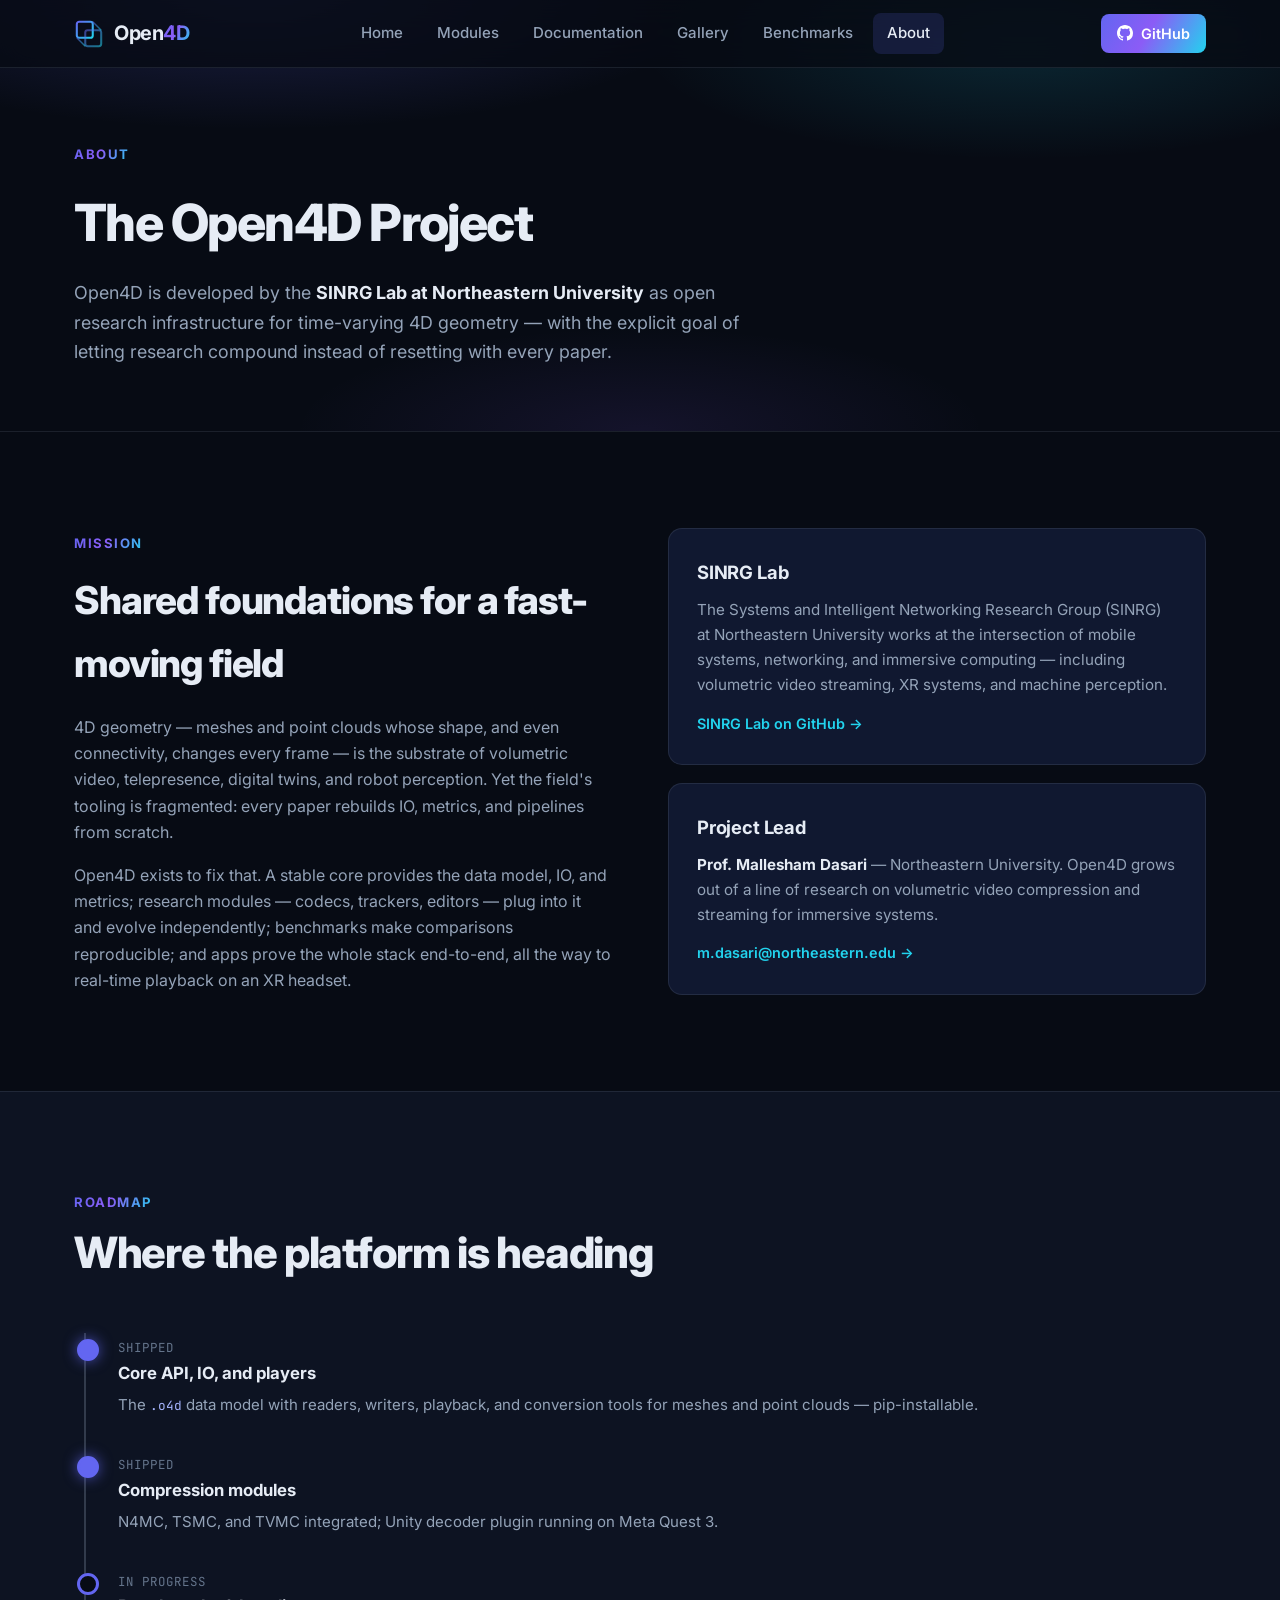
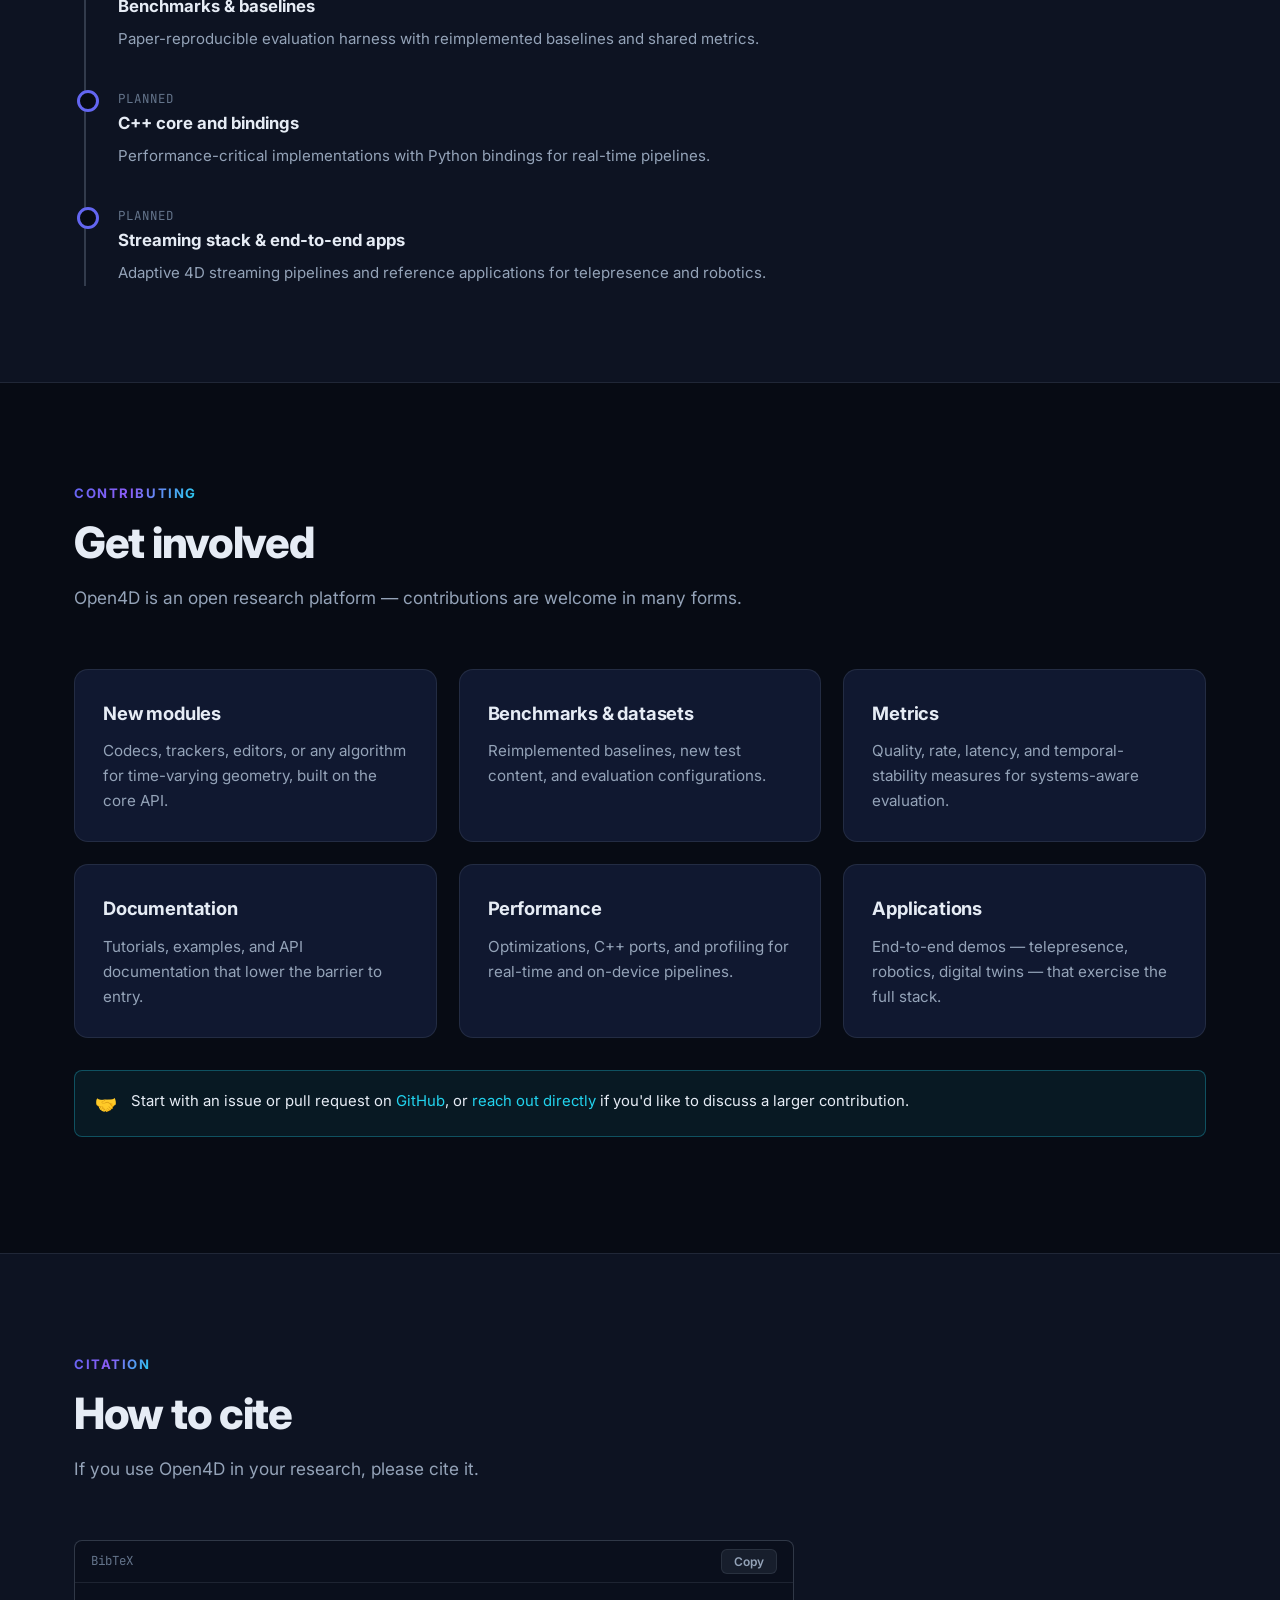
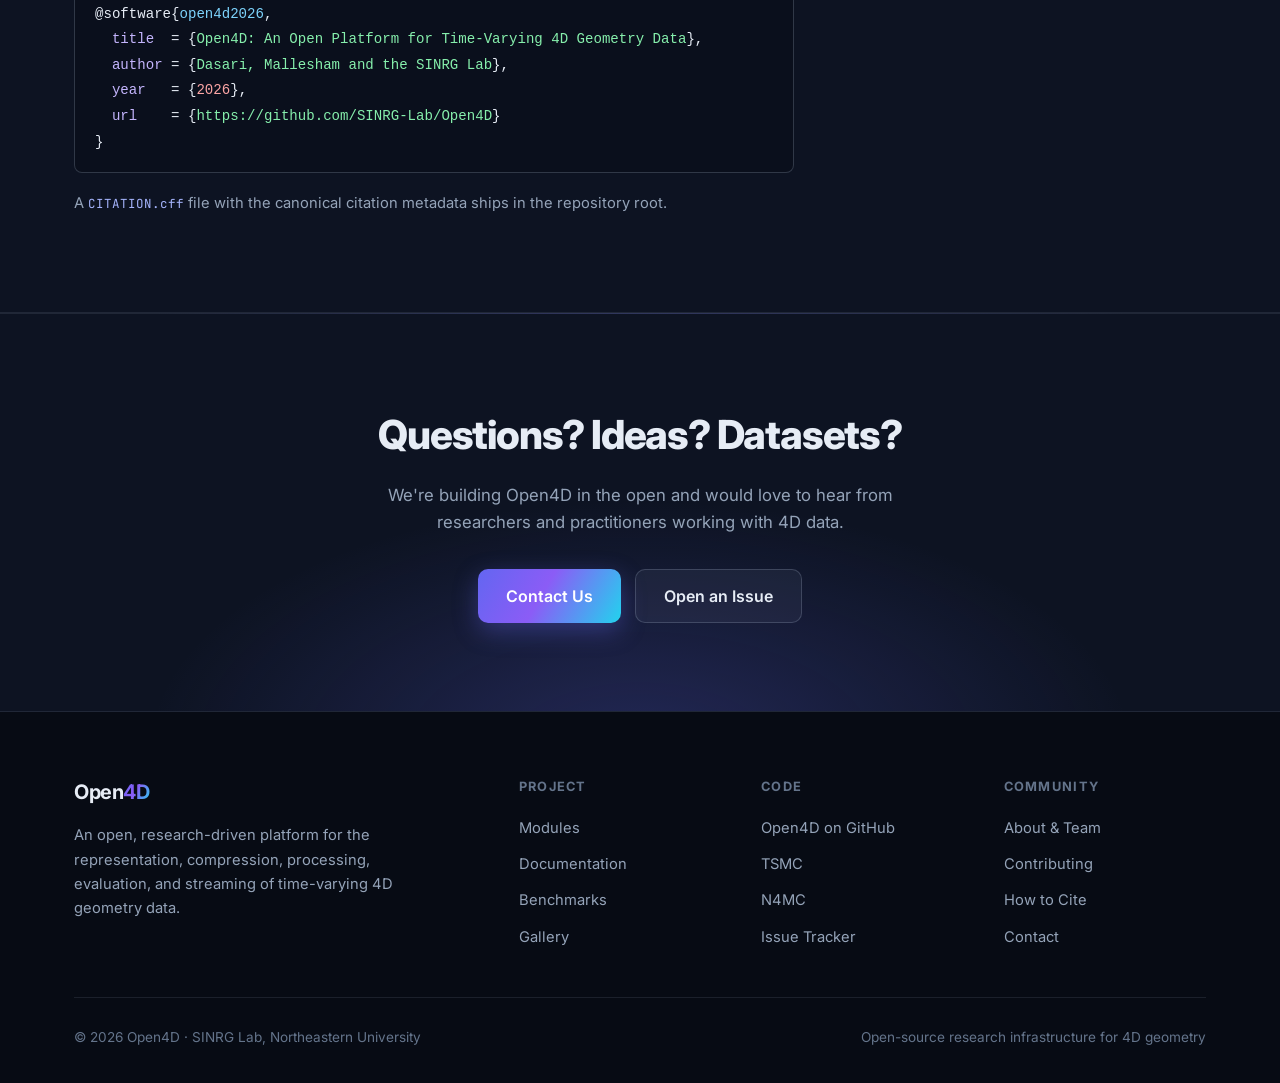
==== about.html @ dfc8eeb8 "adding initial pages" ====
<!DOCTYPE html>
<html lang="en">
<head>
  <meta charset="UTF-8" />
  <meta name="viewport" content="width=device-width, initial-scale=1.0" />
  <title>About — Open4D</title>
  <meta name="description" content="About the Open4D project: mission, team, roadmap, contributing, and how to cite." />
  <link rel="preconnect" href="https://fonts.googleapis.com" />
  <link rel="preconnect" href="https://fonts.gstatic.com" crossorigin />
  <link href="https://fonts.googleapis.com/css2?family=Inter:wght@400;500;600;700;800&family=JetBrains+Mono:wght@400;500&display=swap" rel="stylesheet" />
  <link rel="stylesheet" href="css/style.css" />
  <link rel="icon" type="image/svg+xml" href="assets/favicon.svg" />
</head>
<body>

  <header class="nav">
    <div class="nav-inner">
      <a href="index.html" class="nav-logo">
        <svg class="logo-mark" viewBox="0 0 32 32" xmlns="http://www.w3.org/2000/svg" aria-hidden="true">
          <defs>
            <linearGradient id="logo-grad" x1="0" y1="0" x2="1" y2="1">
              <stop offset="0" stop-color="#6366f1"/><stop offset="1" stop-color="#22d3ee"/>
            </linearGradient>
          </defs>
          <rect x="3" y="3" width="17" height="17" rx="2.5" fill="none" stroke="url(#logo-grad)" stroke-width="2.2"/>
          <rect x="12" y="12" width="17" height="17" rx="2.5" fill="none" stroke="url(#logo-grad)" stroke-width="2.2" opacity="0.55"/>
          <line x1="20" y1="3" x2="29" y2="12" stroke="url(#logo-grad)" stroke-width="1.6" opacity="0.55"/>
          <line x1="3" y1="20" x2="12" y2="29" stroke="url(#logo-grad)" stroke-width="1.6" opacity="0.55"/>
        </svg>
        <span>Open<span class="logo-4d">4D</span></span>
      </a>
      <nav>
        <ul class="nav-links" id="nav-links">
          <li><a href="index.html">Home</a></li>
          <li><a href="modules.html">Modules</a></li>
          <li><a href="documentation.html">Documentation</a></li>
          <li><a href="gallery.html">Gallery</a></li>
          <li><a href="benchmarks.html">Benchmarks</a></li>
          <li><a href="about.html" class="active">About</a></li>
        </ul>
      </nav>
      <a class="nav-cta" href="https://github.com/SINRG-Lab/Open4D" target="_blank" rel="noopener">
        <svg viewBox="0 0 16 16" aria-hidden="true"><path d="M8 0C3.58 0 0 3.58 0 8c0 3.54 2.29 6.53 5.47 7.59.4.07.55-.17.55-.38 0-.19-.01-.82-.01-1.49-2.01.37-2.53-.49-2.69-.94-.09-.23-.48-.94-.82-1.13-.28-.15-.68-.52-.01-.53.63-.01 1.08.58 1.23.82.72 1.21 1.87.87 2.33.66.07-.52.28-.87.51-1.07-1.78-.2-3.64-.89-3.64-3.95 0-.87.31-1.59.82-2.15-.08-.2-.36-1.02.08-2.12 0 0 .67-.21 2.2.82.64-.18 1.32-.27 2-.27s1.36.09 2 .27c1.53-1.04 2.2-.82 2.2-.82.44 1.1.16 1.92.08 2.12.51.56.82 1.27.82 2.15 0 3.07-1.87 3.75-3.65 3.95.29.25.54.73.54 1.48 0 1.07-.01 1.93-.01 2.2 0 .21.15.46.55.38A8.01 8.01 0 0 0 16 8c0-4.42-3.58-8-8-8z"/></svg>
        GitHub
      </a>
      <button class="nav-toggle" id="nav-toggle" aria-label="Toggle menu" aria-expanded="false">☰</button>
    </div>
  </header>

  <section class="page-hero">
    <div class="hero-bg"></div>
    <div class="container">
      <span class="section-eyebrow">About</span>
      <h1>The Open4D Project</h1>
      <p>
        Open4D is developed by the <strong style="color: var(--text);">SINRG Lab at Northeastern University</strong>
        as open research infrastructure for time-varying 4D geometry — with the explicit goal of letting
        research compound instead of resetting with every paper.
      </p>
    </div>
  </section>

  <section class="section">
    <div class="container split">
      <div class="reveal">
        <span class="section-eyebrow">Mission</span>
        <h2 style="font-size: clamp(1.8rem, 4vw, 2.4rem); font-weight: 800; letter-spacing: -0.03em; margin-bottom: 18px;">
          Shared foundations for a fast-moving field
        </h2>
        <p style="color: var(--text-muted); margin-bottom: 16px;">
          4D geometry — meshes and point clouds whose shape, and even connectivity, changes every frame —
          is the substrate of volumetric video, telepresence, digital twins, and robot perception. Yet
          the field's tooling is fragmented: every paper rebuilds IO, metrics, and pipelines from scratch.
        </p>
        <p style="color: var(--text-muted);">
          Open4D exists to fix that. A stable core provides the data model, IO, and metrics; research
          modules — codecs, trackers, editors — plug into it and evolve independently; benchmarks make
          comparisons reproducible; and apps prove the whole stack end-to-end, all the way to real-time
          playback on an XR headset.
        </p>
      </div>
      <div class="reveal">
        <div class="card" style="margin-bottom: 18px;">
          <h3>SINRG Lab</h3>
          <p>
            The Systems and Intelligent Networking Research Group (SINRG) at Northeastern University works
            at the intersection of mobile systems, networking, and immersive computing — including
            volumetric video streaming, XR systems, and machine perception.
          </p>
          <a class="card-link" href="https://github.com/SINRG-Lab" target="_blank" rel="noopener">SINRG Lab on GitHub →</a>
        </div>
        <div class="card">
          <h3>Project Lead</h3>
          <p>
            <strong style="color: var(--text);">Prof. Mallesham Dasari</strong> — Northeastern University.
            Open4D grows out of a line of research on volumetric video compression and streaming for
            immersive systems.
          </p>
          <a class="card-link" href="mailto:m.dasari@northeastern.edu">m.dasari@northeastern.edu →</a>
        </div>
      </div>
    </div>
  </section>

  <section class="section section-alt" id="roadmap">
    <div class="container">
      <div class="section-head left">
        <span class="section-eyebrow">Roadmap</span>
        <h2>Where the platform is heading</h2>
      </div>
      <div class="timeline reveal">
        <div class="timeline-item done">
          <span class="when">Shipped</span>
          <h4>Core API, IO, and players</h4>
          <p>The <code style="font-family: var(--mono); font-size: 0.85em; color: #a5b4fc;">.o4d</code> data model with readers, writers, playback, and conversion tools for meshes and point clouds — pip-installable.</p>
        </div>
        <div class="timeline-item done">
          <span class="when">Shipped</span>
          <h4>Compression modules</h4>
          <p>N4MC, TSMC, and TVMC integrated; Unity decoder plugin running on Meta Quest 3.</p>
        </div>
        <div class="timeline-item">
          <span class="when">In progress</span>
          <h4>Benchmarks &amp; baselines</h4>
          <p>Paper-reproducible evaluation harness with reimplemented baselines and shared metrics.</p>
        </div>
        <div class="timeline-item">
          <span class="when">Planned</span>
          <h4>C++ core and bindings</h4>
          <p>Performance-critical implementations with Python bindings for real-time pipelines.</p>
        </div>
        <div class="timeline-item">
          <span class="when">Planned</span>
          <h4>Streaming stack &amp; end-to-end apps</h4>
          <p>Adaptive 4D streaming pipelines and reference applications for telepresence and robotics.</p>
        </div>
      </div>
    </div>
  </section>

  <section class="section" id="contributing">
    <div class="container">
      <div class="section-head left">
        <span class="section-eyebrow">Contributing</span>
        <h2>Get involved</h2>
        <p>Open4D is an open research platform — contributions are welcome in many forms.</p>
      </div>
      <div class="grid grid-3">
        <div class="card reveal">
          <h3>New modules</h3>
          <p>Codecs, trackers, editors, or any algorithm for time-varying geometry, built on the core API.</p>
        </div>
        <div class="card reveal">
          <h3>Benchmarks &amp; datasets</h3>
          <p>Reimplemented baselines, new test content, and evaluation configurations.</p>
        </div>
        <div class="card reveal">
          <h3>Metrics</h3>
          <p>Quality, rate, latency, and temporal-stability measures for systems-aware evaluation.</p>
        </div>
        <div class="card reveal">
          <h3>Documentation</h3>
          <p>Tutorials, examples, and API documentation that lower the barrier to entry.</p>
        </div>
        <div class="card reveal">
          <h3>Performance</h3>
          <p>Optimizations, C++ ports, and profiling for real-time and on-device pipelines.</p>
        </div>
        <div class="card reveal">
          <h3>Applications</h3>
          <p>End-to-end demos — telepresence, robotics, digital twins — that exercise the full stack.</p>
        </div>
      </div>
      <div class="callout" style="margin-top: 32px;">
        <span class="callout-icon">🤝</span>
        <p>
          Start with an issue or pull request on <a href="https://github.com/SINRG-Lab/Open4D" target="_blank" rel="noopener">GitHub</a>,
          or <a href="mailto:m.dasari@northeastern.edu">reach out directly</a> if you'd like to discuss a larger contribution.
        </p>
      </div>
    </div>
  </section>

  <section class="section section-alt" id="citation">
    <div class="container">
      <div class="section-head left">
        <span class="section-eyebrow">Citation</span>
        <h2>How to cite</h2>
        <p>If you use Open4D in your research, please cite it.</p>
      </div>
      <div style="max-width: 720px;" class="reveal">
        <div class="code-block">
          <div class="code-head"><span>BibTeX</span><button class="copy-btn">Copy</button></div>
          <pre><code>@software{<span class="fn">open4d2026</span>,
  <span class="kw">title</span>  = {<span class="str">Open4D: An Open Platform for Time-Varying 4D Geometry Data</span>},
  <span class="kw">author</span> = {<span class="str">Dasari, Mallesham and the SINRG Lab</span>},
  <span class="kw">year</span>   = {<span class="num">2026</span>},
  <span class="kw">url</span>    = {<span class="str">https://github.com/SINRG-Lab/Open4D</span>}
}</code></pre>
        </div>
        <p style="color: var(--text-muted); font-size: 0.92rem;">
          A <code style="font-family: var(--mono); font-size: 0.85em; color: #a5b4fc;">CITATION.cff</code> file
          with the canonical citation metadata ships in the repository root.
        </p>
      </div>
    </div>
  </section>

  <section class="cta-band">
    <h2>Questions? Ideas? Datasets?</h2>
    <p>We're building Open4D in the open and would love to hear from researchers and practitioners working with 4D data.</p>
    <div class="hero-actions" style="margin-bottom: 0;">
      <a href="mailto:m.dasari@northeastern.edu" class="btn btn-primary">Contact Us</a>
      <a href="https://github.com/SINRG-Lab/Open4D/issues" target="_blank" rel="noopener" class="btn btn-secondary">Open an Issue</a>
    </div>
  </section>

  <footer class="footer">
    <div class="container">
      <div class="footer-grid">
        <div class="footer-brand">
          <a href="index.html" class="nav-logo"><span>Open<span class="logo-4d">4D</span></span></a>
          <p>An open, research-driven platform for the representation, compression, processing, evaluation, and streaming of time-varying 4D geometry data.</p>
        </div>
        <div>
          <h5>Project</h5>
          <ul>
            <li><a href="modules.html">Modules</a></li>
            <li><a href="documentation.html">Documentation</a></li>
            <li><a href="benchmarks.html">Benchmarks</a></li>
            <li><a href="gallery.html">Gallery</a></li>
          </ul>
        </div>
        <div>
          <h5>Code</h5>
          <ul>
            <li><a href="https://github.com/SINRG-Lab/Open4D" target="_blank" rel="noopener">Open4D on GitHub</a></li>
            <li><a href="https://github.com/SINRG-Lab/TSMC" target="_blank" rel="noopener">TSMC</a></li>
            <li><a href="https://github.com/frozzzen3/N4MC" target="_blank" rel="noopener">N4MC</a></li>
            <li><a href="https://github.com/SINRG-Lab/Open4D/issues" target="_blank" rel="noopener">Issue Tracker</a></li>
          </ul>
        </div>
        <div>
          <h5>Community</h5>
          <ul>
            <li><a href="about.html">About &amp; Team</a></li>
            <li><a href="about.html#contributing">Contributing</a></li>
            <li><a href="about.html#citation">How to Cite</a></li>
            <li><a href="mailto:m.dasari@northeastern.edu">Contact</a></li>
          </ul>
        </div>
      </div>
      <div class="footer-bottom">
        <span>© 2026 Open4D · SINRG Lab, Northeastern University</span>
        <span>Open-source research infrastructure for 4D geometry</span>
      </div>
    </div>
  </footer>

  <script src="js/main.js"></script>
</body>
</html>
---- css/style.css ----
/* ==========================================================================
   Open4D Website — Shared Stylesheet
   ========================================================================== */

:root {
  --bg: #070b14;
  --bg-elevated: #0d1322;
  --bg-card: #101830;
  --bg-card-hover: #16203d;
  --border: rgba(148, 163, 184, 0.14);
  --border-strong: rgba(148, 163, 184, 0.28);
  --text: #e6ecf5;
  --text-muted: #94a3b8;
  --text-faint: #64748b;
  --accent: #6366f1;
  --accent-2: #22d3ee;
  --accent-3: #a78bfa;
  --gradient: linear-gradient(120deg, #6366f1 0%, #8b5cf6 45%, #22d3ee 100%);
  --gradient-soft: linear-gradient(120deg, rgba(99, 102, 241, 0.16), rgba(34, 211, 238, 0.10));
  --radius: 14px;
  --radius-sm: 8px;
  --shadow: 0 10px 40px rgba(0, 0, 0, 0.45);
  --font: "Inter", -apple-system, BlinkMacSystemFont, "Segoe UI", sans-serif;
  --mono: "JetBrains Mono", ui-monospace, "SF Mono", Menlo, monospace;
  --nav-height: 68px;
}

* { margin: 0; padding: 0; box-sizing: border-box; }

html { scroll-behavior: smooth; scroll-padding-top: calc(var(--nav-height) + 20px); }

body {
  font-family: var(--font);
  background: var(--bg);
  color: var(--text);
  line-height: 1.65;
  -webkit-font-smoothing: antialiased;
}

::selection { background: rgba(99, 102, 241, 0.45); }

img { max-width: 100%; display: block; }

a { color: var(--accent-2); text-decoration: none; }
a:hover { text-decoration: underline; }

.container { max-width: 1180px; margin: 0 auto; padding: 0 24px; }

/* --------------------------------------------------------------------------
   Navigation
   -------------------------------------------------------------------------- */

.nav {
  position: fixed;
  inset: 0 0 auto 0;
  height: var(--nav-height);
  z-index: 100;
  backdrop-filter: blur(16px);
  -webkit-backdrop-filter: blur(16px);
  background: rgba(7, 11, 20, 0.78);
  border-bottom: 1px solid var(--border);
}

.nav-inner {
  max-width: 1180px;
  margin: 0 auto;
  padding: 0 24px;
  height: 100%;
  display: flex;
  align-items: center;
  justify-content: space-between;
  gap: 24px;
}

.nav-logo {
  display: flex;
  align-items: center;
  gap: 10px;
  font-weight: 700;
  font-size: 1.25rem;
  color: var(--text);
  letter-spacing: -0.02em;
}
.nav-logo:hover { text-decoration: none; }
.nav-logo .logo-mark { width: 30px; height: 30px; flex-shrink: 0; }
.nav-logo .logo-4d {
  background: var(--gradient);
  -webkit-background-clip: text;
  background-clip: text;
  color: transparent;
}

.nav-links {
  display: flex;
  align-items: center;
  gap: 6px;
  list-style: none;
}
.nav-links a {
  display: block;
  padding: 8px 14px;
  border-radius: 8px;
  color: var(--text-muted);
  font-size: 0.94rem;
  font-weight: 500;
  transition: color 0.15s, background 0.15s;
}
.nav-links a:hover { color: var(--text); background: rgba(148, 163, 184, 0.08); text-decoration: none; }
.nav-links a.active { color: var(--text); background: rgba(99, 102, 241, 0.16); }

.nav-cta {
  display: inline-flex;
  align-items: center;
  gap: 8px;
  padding: 8px 16px;
  border-radius: 8px;
  background: var(--gradient);
  color: #fff !important;
  font-weight: 600;
  font-size: 0.9rem;
  transition: opacity 0.15s, transform 0.15s;
}
.nav-cta:hover { opacity: 0.9; transform: translateY(-1px); text-decoration: none; }
.nav-cta svg { width: 16px; height: 16px; fill: currentColor; }

.nav-toggle {
  display: none;
  background: none;
  border: 1px solid var(--border-strong);
  border-radius: 8px;
  color: var(--text);
  width: 42px;
  height: 42px;
  font-size: 1.2rem;
  cursor: pointer;
}

/* --------------------------------------------------------------------------
   Hero
   -------------------------------------------------------------------------- */

.hero {
  position: relative;
  padding: calc(var(--nav-height) + 96px) 0 96px;
  overflow: hidden;
  text-align: center;
}

.hero-bg {
  position: absolute;
  inset: 0;
  z-index: -1;
  background:
    radial-gradient(ellipse 60% 50% at 20% 0%, rgba(99, 102, 241, 0.22), transparent 60%),
    radial-gradient(ellipse 50% 45% at 80% 10%, rgba(34, 211, 238, 0.14), transparent 60%),
    radial-gradient(ellipse 45% 40% at 50% 100%, rgba(139, 92, 246, 0.10), transparent 60%);
}

.hero-grid {
  position: absolute;
  inset: 0;
  z-index: -1;
  background-image:
    linear-gradient(rgba(148, 163, 184, 0.05) 1px, transparent 1px),
    linear-gradient(90deg, rgba(148, 163, 184, 0.05) 1px, transparent 1px);
  background-size: 48px 48px;
  mask-image: radial-gradient(ellipse 70% 60% at 50% 30%, black 30%, transparent 75%);
  -webkit-mask-image: radial-gradient(ellipse 70% 60% at 50% 30%, black 30%, transparent 75%);
}

.hero-badge {
  display: inline-flex;
  align-items: center;
  gap: 8px;
  padding: 6px 16px;
  border-radius: 100px;
  border: 1px solid var(--border-strong);
  background: rgba(99, 102, 241, 0.1);
  color: var(--text-muted);
  font-size: 0.85rem;
  font-weight: 500;
  margin-bottom: 28px;
}
.hero-badge .dot {
  width: 8px; height: 8px; border-radius: 50%;
  background: var(--accent-2);
  box-shadow: 0 0 12px var(--accent-2);
}

.hero h1 {
  font-size: clamp(2.6rem, 6vw, 4.4rem);
  font-weight: 800;
  letter-spacing: -0.035em;
  line-height: 1.08;
  margin-bottom: 24px;
}
.hero h1 .gradient-text {
  background: var(--gradient);
  -webkit-background-clip: text;
  background-clip: text;
  color: transparent;
}

.hero-sub {
  max-width: 760px;
  margin: 0 auto 40px;
  font-size: 1.18rem;
  color: var(--text-muted);
}

.hero-actions {
  display: flex;
  justify-content: center;
  gap: 14px;
  flex-wrap: wrap;
  margin-bottom: 56px;
}

.btn {
  display: inline-flex;
  align-items: center;
  gap: 10px;
  padding: 13px 28px;
  border-radius: 10px;
  font-weight: 600;
  font-size: 1rem;
  transition: transform 0.15s, opacity 0.15s, background 0.15s;
  cursor: pointer;
  border: none;
}
.btn:hover { text-decoration: none; transform: translateY(-2px); }
.btn svg { width: 18px; height: 18px; fill: currentColor; }
.btn-primary { background: var(--gradient); color: #fff; box-shadow: 0 8px 24px rgba(99, 102, 241, 0.35); }
.btn-primary:hover { opacity: 0.92; }
.btn-secondary {
  background: rgba(148, 163, 184, 0.08);
  color: var(--text);
  border: 1px solid var(--border-strong);
}
.btn-secondary:hover { background: rgba(148, 163, 184, 0.14); }

.hero-terminal {
  max-width: 620px;
  margin: 0 auto;
  text-align: left;
  border-radius: var(--radius);
  border: 1px solid var(--border-strong);
  background: rgba(10, 15, 28, 0.85);
  box-shadow: var(--shadow);
  overflow: hidden;
}
.hero-terminal .term-bar {
  display: flex;
  align-items: center;
  gap: 8px;
  padding: 12px 16px;
  border-bottom: 1px solid var(--border);
}
.term-bar .term-dot { width: 12px; height: 12px; border-radius: 50%; }
.term-bar .term-dot:nth-child(1) { background: #ff5f57; }
.term-bar .term-dot:nth-child(2) { background: #febc2e; }
.term-bar .term-dot:nth-child(3) { background: #28c840; }
.term-bar .term-title { margin-left: auto; margin-right: auto; font-size: 0.8rem; color: var(--text-faint); font-family: var(--mono); }
.hero-terminal pre {
  padding: 20px 22px;
  font-family: var(--mono);
  font-size: 0.9rem;
  line-height: 1.9;
  overflow-x: auto;
}
.hero-terminal .prompt { color: var(--accent-2); }
.hero-terminal .comment { color: var(--text-faint); }

/* Stats strip */
.stats-strip {
  display: grid;
  grid-template-columns: repeat(4, 1fr);
  gap: 1px;
  background: var(--border);
  border-block: 1px solid var(--border);
}
.stat {
  background: var(--bg-elevated);
  padding: 32px 20px;
  text-align: center;
}
.stat .stat-num {
  font-size: 2rem;
  font-weight: 800;
  letter-spacing: -0.02em;
  background: var(--gradient);
  -webkit-background-clip: text;
  background-clip: text;
  color: transparent;
}
.stat .stat-label { color: var(--text-muted); font-size: 0.9rem; margin-top: 4px; }

/* --------------------------------------------------------------------------
   Sections
   -------------------------------------------------------------------------- */

.section { padding: 96px 0; }
.section-alt { background: var(--bg-elevated); border-block: 1px solid var(--border); }

.section-head { max-width: 720px; margin: 0 auto 56px; text-align: center; }
.section-head.left { text-align: left; margin-left: 0; }
.section-eyebrow {
  display: inline-block;
  font-size: 0.82rem;
  font-weight: 700;
  text-transform: uppercase;
  letter-spacing: 0.12em;
  background: var(--gradient);
  -webkit-background-clip: text;
  background-clip: text;
  color: transparent;
  margin-bottom: 14px;
}
.section-head h2 {
  font-size: clamp(1.9rem, 4vw, 2.7rem);
  font-weight: 800;
  letter-spacing: -0.03em;
  line-height: 1.15;
  margin-bottom: 16px;
}
.section-head p { color: var(--text-muted); font-size: 1.08rem; }

/* Cards */
.grid { display: grid; gap: 22px; }
.grid-2 { grid-template-columns: repeat(2, 1fr); }
.grid-3 { grid-template-columns: repeat(3, 1fr); }

.card {
  background: var(--bg-card);
  border: 1px solid var(--border);
  border-radius: var(--radius);
  padding: 28px;
  transition: transform 0.2s, border-color 0.2s, background 0.2s;
}
.card:hover { transform: translateY(-4px); border-color: var(--border-strong); background: var(--bg-card-hover); }

.card-icon {
  width: 48px;
  height: 48px;
  border-radius: 12px;
  display: flex;
  align-items: center;
  justify-content: center;
  background: var(--gradient-soft);
  border: 1px solid var(--border-strong);
  margin-bottom: 18px;
}
.card-icon svg { width: 24px; height: 24px; stroke: var(--accent-2); fill: none; stroke-width: 1.8; }

.card h3 { font-size: 1.15rem; font-weight: 700; margin-bottom: 10px; letter-spacing: -0.01em; }
.card p { color: var(--text-muted); font-size: 0.95rem; }
.card .card-link { display: inline-block; margin-top: 14px; font-weight: 600; font-size: 0.9rem; }

.card-tag {
  display: inline-block;
  padding: 3px 10px;
  border-radius: 100px;
  font-size: 0.72rem;
  font-weight: 700;
  text-transform: uppercase;
  letter-spacing: 0.06em;
  margin-bottom: 14px;
}
.tag-core { background: rgba(99, 102, 241, 0.18); color: #a5b4fc; }
.tag-module { background: rgba(34, 211, 238, 0.14); color: #67e8f9; }
.tag-app { background: rgba(167, 139, 250, 0.16); color: #c4b5fd; }
.tag-soon { background: rgba(251, 191, 36, 0.14); color: #fcd34d; }

/* Figure blocks */
.figure-block {
  background: var(--bg-card);
  border: 1px solid var(--border);
  border-radius: var(--radius);
  overflow: hidden;
}
.figure-block .figure-media {
  background: #fff;
  padding: 24px;
  display: flex;
  justify-content: center;
}
.figure-block .figure-media.dark { background: var(--bg-elevated); }
.figure-block figcaption {
  padding: 18px 24px;
  border-top: 1px solid var(--border);
  color: var(--text-muted);
  font-size: 0.92rem;
}
.figure-block figcaption strong { color: var(--text); }

/* Split layout */
.split {
  display: grid;
  grid-template-columns: 1fr 1fr;
  gap: 56px;
  align-items: center;
}

/* Checklist */
.checklist { list-style: none; display: grid; gap: 14px; }
.checklist li { display: flex; gap: 12px; align-items: flex-start; color: var(--text-muted); }
.checklist li strong { color: var(--text); }
.checklist .check {
  flex-shrink: 0;
  width: 22px; height: 22px;
  border-radius: 50%;
  background: var(--gradient-soft);
  border: 1px solid var(--border-strong);
  display: flex; align-items: center; justify-content: center;
  margin-top: 3px;
}
.checklist .check svg { width: 12px; height: 12px; stroke: var(--accent-2); stroke-width: 3; fill: none; }

/* News list */
.news-list { display: grid; gap: 14px; }
.news-item {
  display: flex;
  gap: 22px;
  align-items: baseline;
  padding: 20px 24px;
  background: var(--bg-card);
  border: 1px solid var(--border);
  border-radius: var(--radius-sm);
  transition: border-color 0.15s;
}
.news-item:hover { border-color: var(--border-strong); }
.news-date {
  flex-shrink: 0;
  font-family: var(--mono);
  font-size: 0.82rem;
  color: var(--text-faint);
  min-width: 100px;
}
.news-item h4 { font-size: 1rem; font-weight: 600; margin-bottom: 2px; }
.news-item p { color: var(--text-muted); font-size: 0.9rem; }

/* --------------------------------------------------------------------------
   Code blocks
   -------------------------------------------------------------------------- */

.code-block {
  position: relative;
  background: #0a0f1c;
  border: 1px solid var(--border-strong);
  border-radius: var(--radius-sm);
  margin: 18px 0;
  overflow: hidden;
}
.code-block .code-head {
  display: flex;
  justify-content: space-between;
  align-items: center;
  padding: 8px 16px;
  border-bottom: 1px solid var(--border);
  font-family: var(--mono);
  font-size: 0.78rem;
  color: var(--text-faint);
}
.code-block pre {
  padding: 18px 20px;
  overflow-x: auto;
  font-family: var(--mono);
  font-size: 0.88rem;
  line-height: 1.75;
}
.code-block code .kw { color: #c4b5fd; }
.code-block code .str { color: #86efac; }
.code-block code .fn { color: #7dd3fc; }
.code-block code .cm { color: #64748b; font-style: italic; }
.code-block code .num { color: #fca5a5; }

.copy-btn {
  background: rgba(148, 163, 184, 0.1);
  border: 1px solid var(--border);
  color: var(--text-muted);
  font-size: 0.75rem;
  font-family: var(--font);
  font-weight: 600;
  padding: 4px 12px;
  border-radius: 6px;
  cursor: pointer;
  transition: background 0.15s, color 0.15s;
}
.copy-btn:hover { background: rgba(148, 163, 184, 0.2); color: var(--text); }
.copy-btn.copied { color: #86efac; border-color: rgba(134, 239, 172, 0.4); }

/* --------------------------------------------------------------------------
   Documentation layout
   -------------------------------------------------------------------------- */

.docs-layout {
  display: grid;
  grid-template-columns: 240px 1fr;
  gap: 56px;
  padding-top: calc(var(--nav-height) + 48px);
  padding-bottom: 96px;
}

.docs-sidebar {
  position: sticky;
  top: calc(var(--nav-height) + 48px);
  align-self: start;
  max-height: calc(100vh - var(--nav-height) - 80px);
  overflow-y: auto;
}
.docs-sidebar h5 {
  font-size: 0.75rem;
  text-transform: uppercase;
  letter-spacing: 0.1em;
  color: var(--text-faint);
  margin: 22px 0 8px;
  font-weight: 700;
}
.docs-sidebar h5:first-child { margin-top: 0; }
.docs-sidebar ul { list-style: none; }
.docs-sidebar a {
  display: block;
  padding: 6px 12px;
  border-left: 2px solid var(--border);
  color: var(--text-muted);
  font-size: 0.9rem;
  transition: color 0.15s, border-color 0.15s;
}
.docs-sidebar a:hover, .docs-sidebar a.active {
  color: var(--text);
  border-left-color: var(--accent);
  text-decoration: none;
}

.docs-content { min-width: 0; }
.docs-content h1 { font-size: 2.4rem; font-weight: 800; letter-spacing: -0.03em; margin-bottom: 16px; }
.docs-content .lead { font-size: 1.12rem; color: var(--text-muted); margin-bottom: 40px; }
.docs-content h2 {
  font-size: 1.6rem;
  font-weight: 700;
  letter-spacing: -0.02em;
  margin: 56px 0 16px;
  padding-top: 24px;
  border-top: 1px solid var(--border);
}
.docs-content h3 { font-size: 1.18rem; font-weight: 700; margin: 32px 0 12px; }
.docs-content p { color: var(--text-muted); margin-bottom: 16px; }
.docs-content ul, .docs-content ol { color: var(--text-muted); margin: 0 0 16px 22px; }
.docs-content li { margin-bottom: 8px; }
.docs-content li strong, .docs-content p strong { color: var(--text); }
.docs-content code:not(pre code) {
  font-family: var(--mono);
  font-size: 0.85em;
  background: rgba(148, 163, 184, 0.12);
  border: 1px solid var(--border);
  padding: 2px 7px;
  border-radius: 6px;
  color: #a5b4fc;
}

.callout {
  display: flex;
  gap: 14px;
  padding: 18px 20px;
  border-radius: var(--radius-sm);
  border: 1px solid rgba(34, 211, 238, 0.3);
  background: rgba(34, 211, 238, 0.07);
  margin: 20px 0;
}
.callout.warn { border-color: rgba(251, 191, 36, 0.35); background: rgba(251, 191, 36, 0.07); }
.callout p { margin: 0; font-size: 0.93rem; }
.callout .callout-icon { flex-shrink: 0; font-size: 1.1rem; }

/* Tables */
.table-wrap { overflow-x: auto; margin: 20px 0; border: 1px solid var(--border); border-radius: var(--radius-sm); }
table { width: 100%; border-collapse: collapse; font-size: 0.92rem; }
th {
  text-align: left;
  padding: 12px 18px;
  background: var(--bg-card);
  color: var(--text);
  font-weight: 600;
  border-bottom: 1px solid var(--border-strong);
  white-space: nowrap;
}
td { padding: 12px 18px; border-bottom: 1px solid var(--border); color: var(--text-muted); }
tr:last-child td { border-bottom: none; }
td code { font-family: var(--mono); font-size: 0.85em; color: #a5b4fc; }

/* --------------------------------------------------------------------------
   Page hero (interior pages)
   -------------------------------------------------------------------------- */

.page-hero {
  position: relative;
  padding: calc(var(--nav-height) + 72px) 0 64px;
  border-bottom: 1px solid var(--border);
  overflow: hidden;
}
.page-hero h1 { font-size: clamp(2.2rem, 5vw, 3.2rem); font-weight: 800; letter-spacing: -0.03em; margin-bottom: 14px; }
.page-hero p { max-width: 700px; color: var(--text-muted); font-size: 1.12rem; }

/* Gallery */
.gallery-grid { display: grid; grid-template-columns: repeat(2, 1fr); gap: 26px; }
.gallery-grid .wide { grid-column: 1 / -1; }

/* Module detail rows */
.module-row {
  display: grid;
  grid-template-columns: 1fr;
  gap: 0;
  background: var(--bg-card);
  border: 1px solid var(--border);
  border-radius: var(--radius);
  padding: 34px;
  margin-bottom: 26px;
}
.module-row .module-head { display: flex; align-items: center; gap: 16px; flex-wrap: wrap; margin-bottom: 14px; }
.module-row h3 { font-size: 1.35rem; font-weight: 700; letter-spacing: -0.01em; }
.module-row p { color: var(--text-muted); margin-bottom: 12px; }
.module-meta { display: flex; gap: 18px; flex-wrap: wrap; margin-top: 16px; font-size: 0.85rem; color: var(--text-faint); font-family: var(--mono); }
.module-meta span { display: inline-flex; align-items: center; gap: 6px; }

/* Timeline / roadmap */
.timeline { position: relative; margin-left: 10px; padding-left: 32px; border-left: 2px solid var(--border-strong); display: grid; gap: 32px; }
.timeline-item { position: relative; }
.timeline-item::before {
  content: "";
  position: absolute;
  left: -41px;
  top: 6px;
  width: 16px; height: 16px;
  border-radius: 50%;
  background: var(--bg);
  border: 3px solid var(--accent);
}
.timeline-item.done::before { background: var(--accent); box-shadow: 0 0 14px rgba(99, 102, 241, 0.7); }
.timeline-item h4 { font-size: 1.05rem; font-weight: 700; margin-bottom: 6px; }
.timeline-item p { color: var(--text-muted); font-size: 0.94rem; }
.timeline-item .when { font-family: var(--mono); font-size: 0.78rem; color: var(--text-faint); text-transform: uppercase; letter-spacing: 0.08em; }

/* --------------------------------------------------------------------------
   CTA band + Footer
   -------------------------------------------------------------------------- */

.cta-band {
  position: relative;
  text-align: center;
  padding: 88px 24px;
  border-block: 1px solid var(--border);
  background:
    radial-gradient(ellipse 55% 90% at 50% 110%, rgba(99, 102, 241, 0.25), transparent 70%),
    var(--bg-elevated);
}
.cta-band h2 { font-size: clamp(1.8rem, 4vw, 2.5rem); font-weight: 800; letter-spacing: -0.03em; margin-bottom: 14px; }
.cta-band p { color: var(--text-muted); max-width: 560px; margin: 0 auto 32px; font-size: 1.05rem; }

.footer { padding: 64px 0 40px; }
.footer-grid {
  display: grid;
  grid-template-columns: 2fr 1fr 1fr 1fr;
  gap: 40px;
  padding-bottom: 48px;
  border-bottom: 1px solid var(--border);
}
.footer-brand p { color: var(--text-muted); font-size: 0.92rem; margin-top: 14px; max-width: 320px; }
.footer h5 { font-size: 0.8rem; text-transform: uppercase; letter-spacing: 0.1em; color: var(--text-faint); margin-bottom: 16px; }
.footer ul { list-style: none; display: grid; gap: 10px; }
.footer ul a { color: var(--text-muted); font-size: 0.92rem; }
.footer ul a:hover { color: var(--text); }
.footer-bottom {
  display: flex;
  justify-content: space-between;
  align-items: center;
  gap: 16px;
  flex-wrap: wrap;
  padding-top: 28px;
  color: var(--text-faint);
  font-size: 0.85rem;
}

/* Reveal animation */
.reveal { opacity: 0; transform: translateY(24px); transition: opacity 0.6s ease, transform 0.6s ease; }
.reveal.visible { opacity: 1; transform: none; }
@media (prefers-reduced-motion: reduce) {
  .reveal { opacity: 1; transform: none; transition: none; }
  html { scroll-behavior: auto; }
}

/* --------------------------------------------------------------------------
   Responsive
   -------------------------------------------------------------------------- */

@media (max-width: 960px) {
  .grid-3 { grid-template-columns: repeat(2, 1fr); }
  .split { grid-template-columns: 1fr; gap: 40px; }
  .stats-strip { grid-template-columns: repeat(2, 1fr); }
  .footer-grid { grid-template-columns: 1fr 1fr; }
  .docs-layout { grid-template-columns: 1fr; }
  .docs-sidebar { position: static; max-height: none; display: none; }
  .gallery-grid { grid-template-columns: 1fr; }
}

@media (max-width: 720px) {
  .nav-links {
    position: fixed;
    top: var(--nav-height);
    left: 0; right: 0;
    flex-direction: column;
    align-items: stretch;
    gap: 4px;
    background: rgba(7, 11, 20, 0.97);
    backdrop-filter: blur(16px);
    border-bottom: 1px solid var(--border);
    padding: 16px 24px;
    display: none;
  }
  .nav-links.open { display: flex; }
  .nav-toggle { display: block; }
  .grid-2, .grid-3 { grid-template-columns: 1fr; }
  .section { padding: 64px 0; }
  .hero { padding-bottom: 64px; }
}
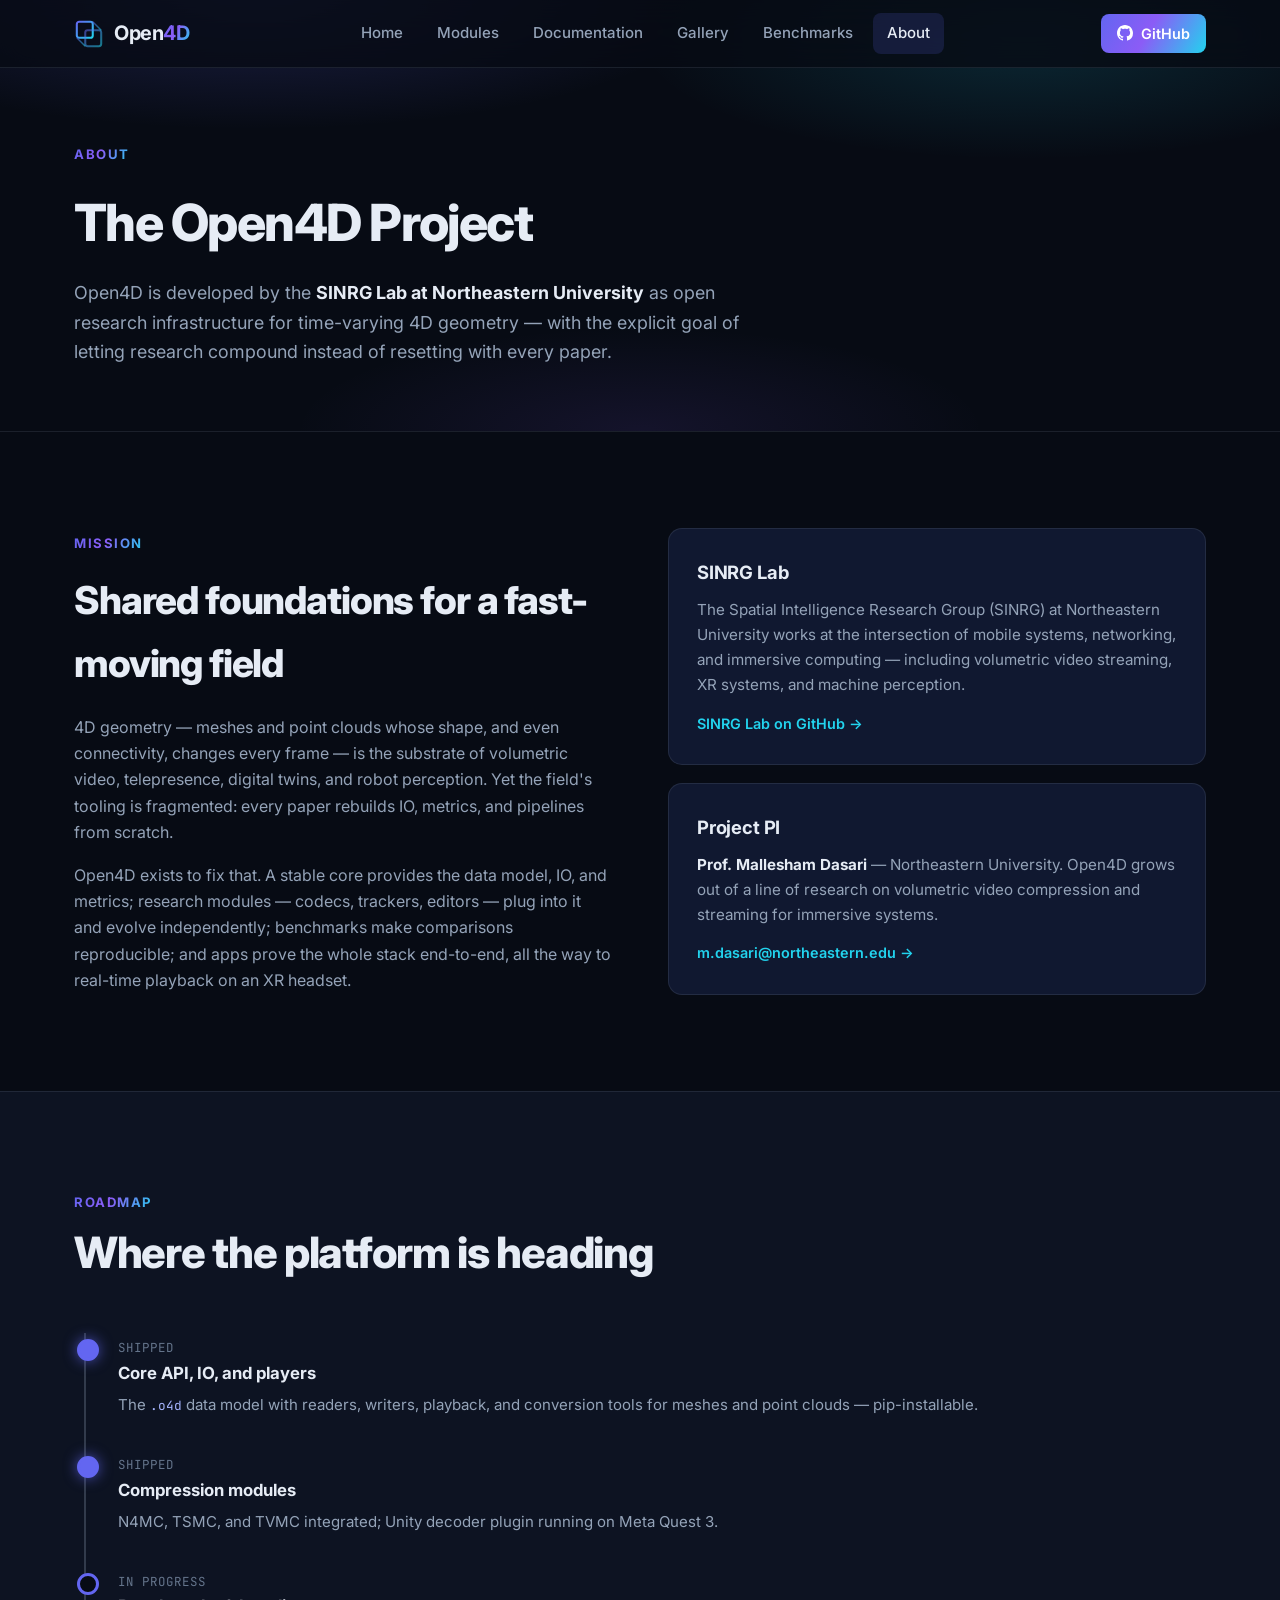
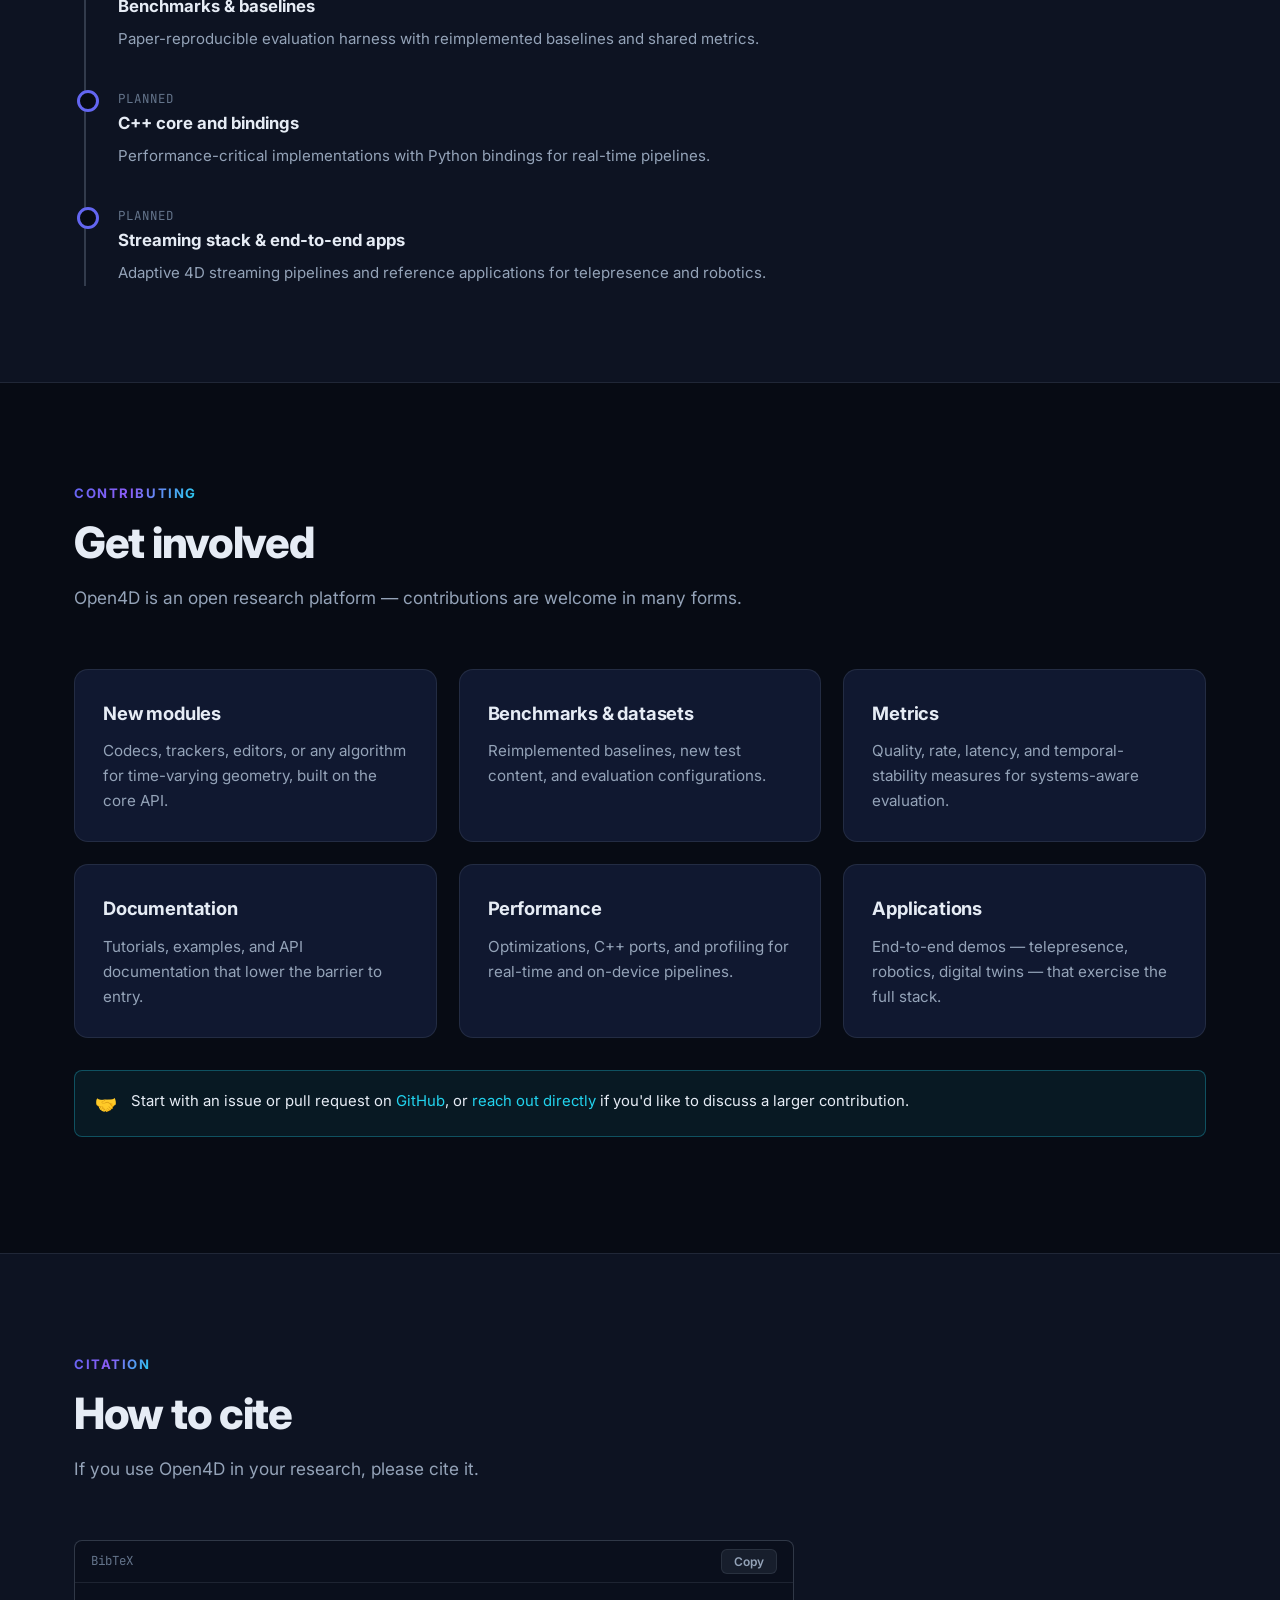
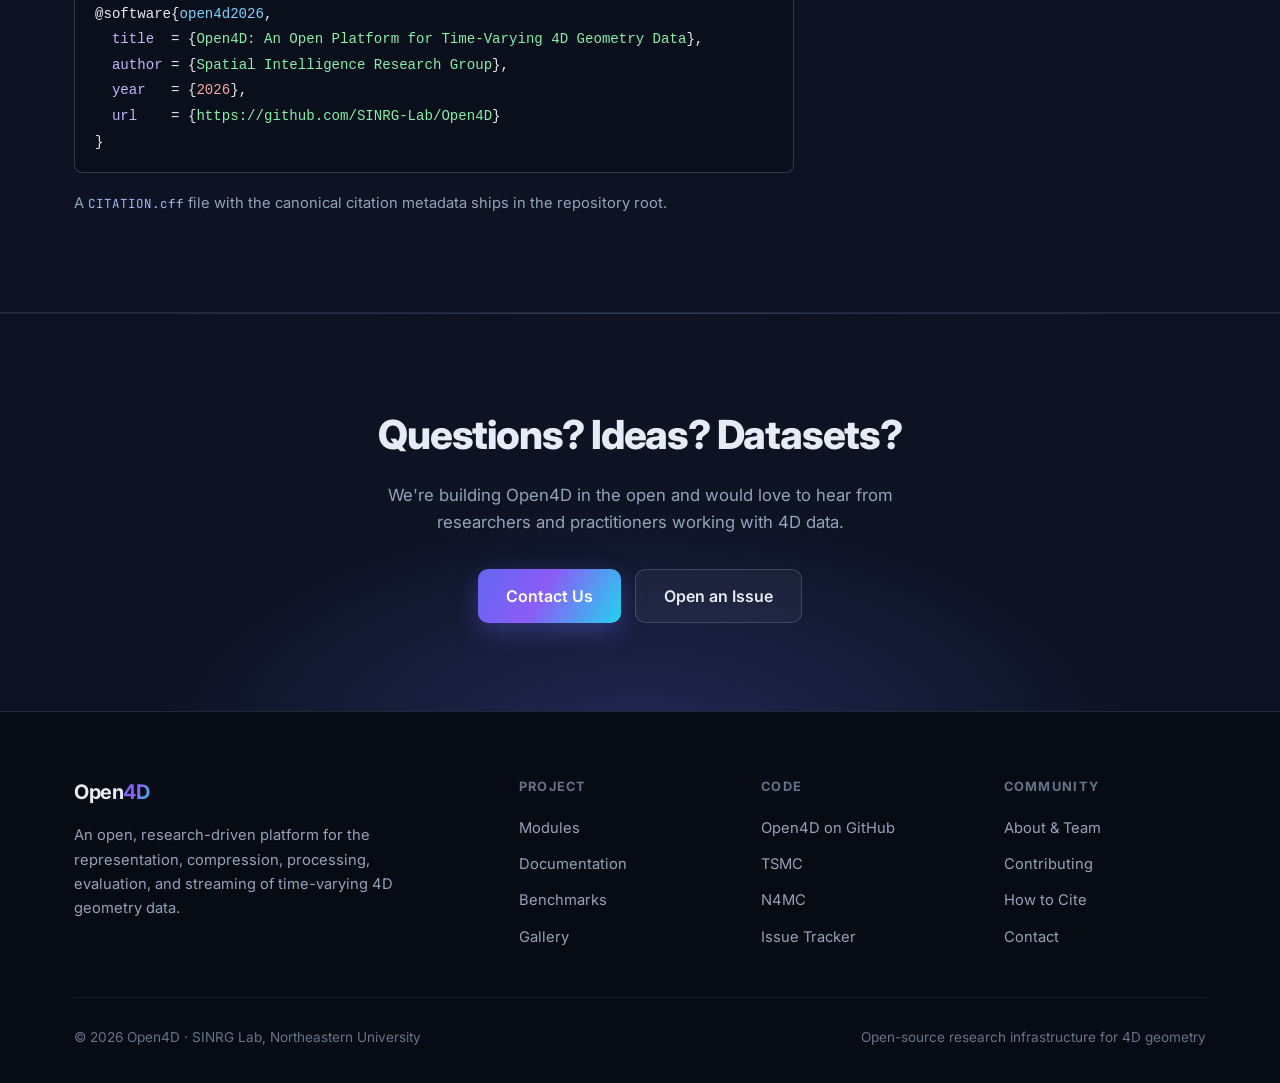
==== commit fe7cfdc5: "adding initial pages" ====
--- a/about.html
+++ b/about.html
@@ -83,14 +83,14 @@
         <div class="card" style="margin-bottom: 18px;">
           <h3>SINRG Lab</h3>
           <p>
-            The Systems and Intelligent Networking Research Group (SINRG) at Northeastern University works
+            The Spatial Intelligence Research Group (SINRG) at Northeastern University works
             at the intersection of mobile systems, networking, and immersive computing — including
             volumetric video streaming, XR systems, and machine perception.
           </p>
           <a class="card-link" href="https://github.com/SINRG-Lab" target="_blank" rel="noopener">SINRG Lab on GitHub →</a>
         </div>
         <div class="card">
-          <h3>Project Lead</h3>
+          <h3>Project PI</h3>
           <p>
             <strong style="color: var(--text);">Prof. Mallesham Dasari</strong> — Northeastern University.
             Open4D grows out of a line of research on volumetric video compression and streaming for
@@ -193,7 +193,7 @@
           <div class="code-head"><span>BibTeX</span><button class="copy-btn">Copy</button></div>
           <pre><code>@software{<span class="fn">open4d2026</span>,
   <span class="kw">title</span>  = {<span class="str">Open4D: An Open Platform for Time-Varying 4D Geometry Data</span>},
-  <span class="kw">author</span> = {<span class="str">Dasari, Mallesham and the SINRG Lab</span>},
+  <span class="kw">author</span> = {<span class="str">Spatial Intelligence Research Group</span>},
   <span class="kw">year</span>   = {<span class="num">2026</span>},
   <span class="kw">url</span>    = {<span class="str">https://github.com/SINRG-Lab/Open4D</span>}
 }</code></pre>
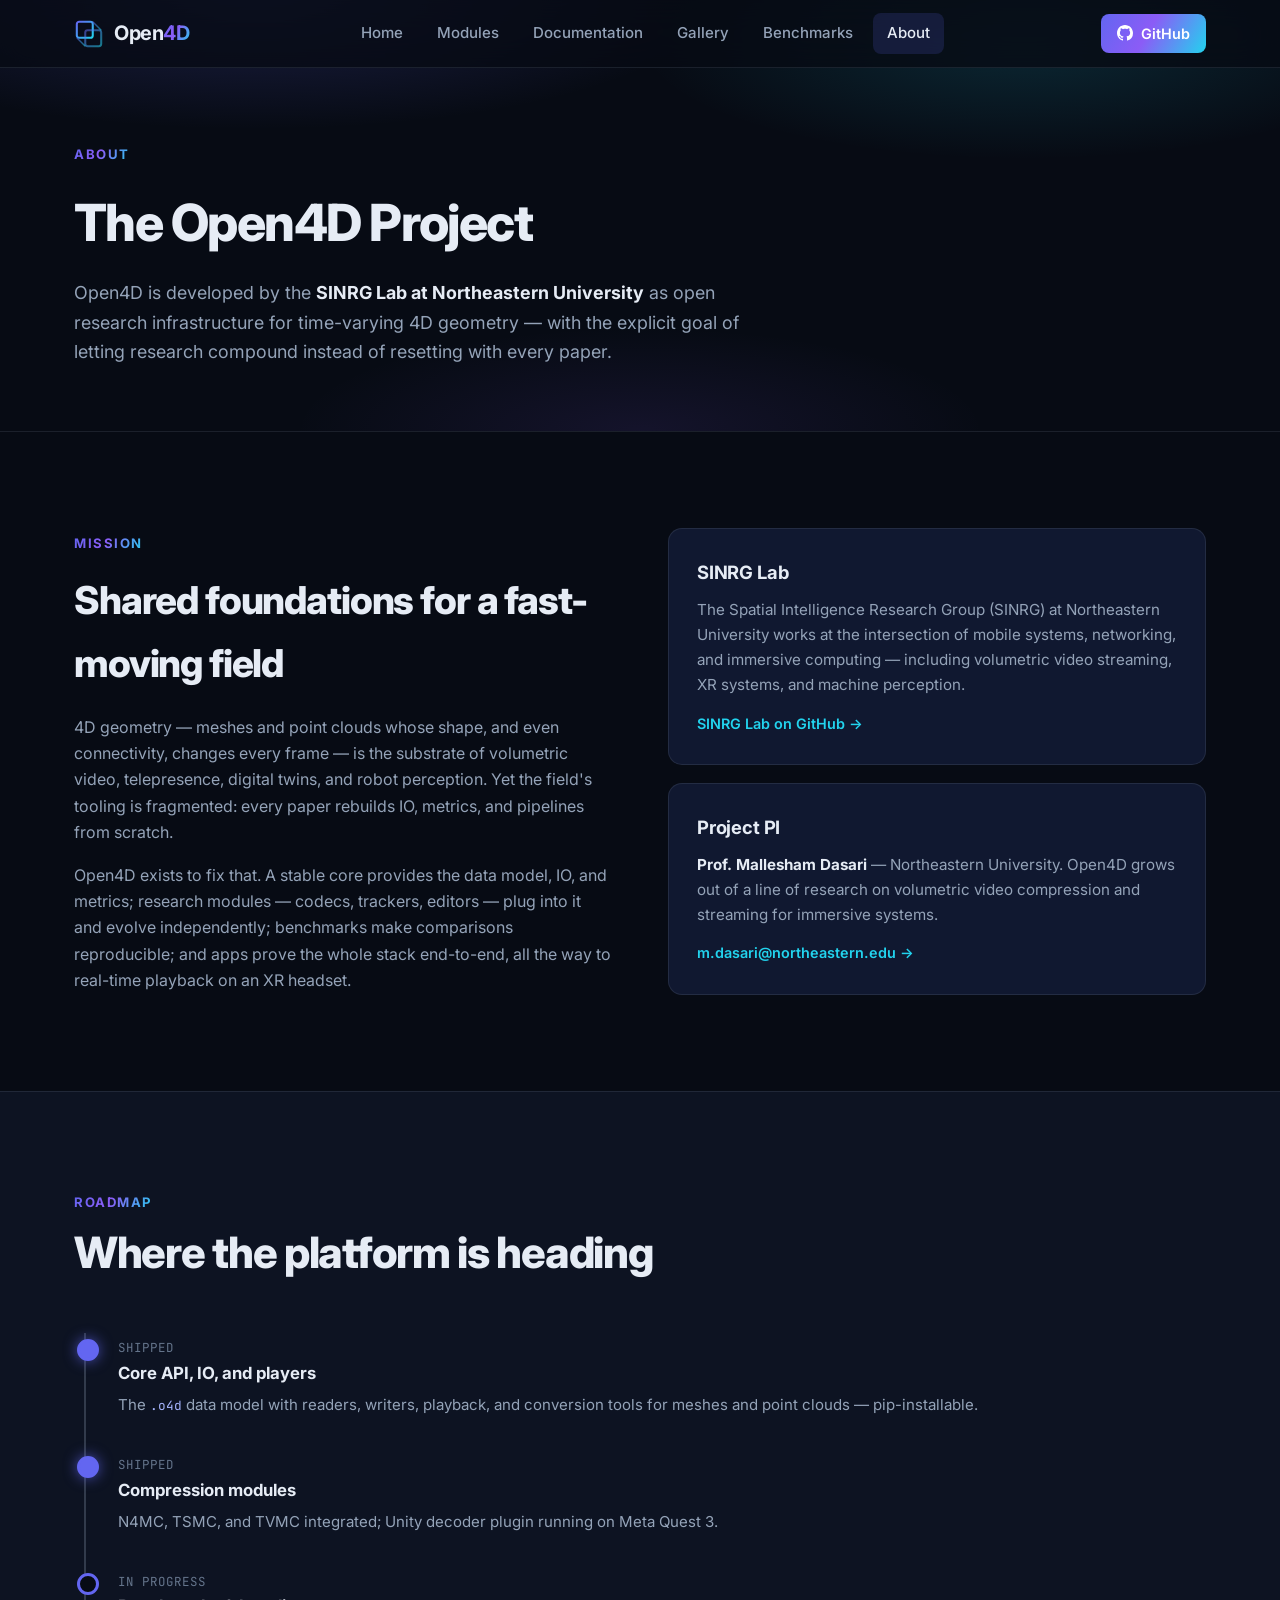
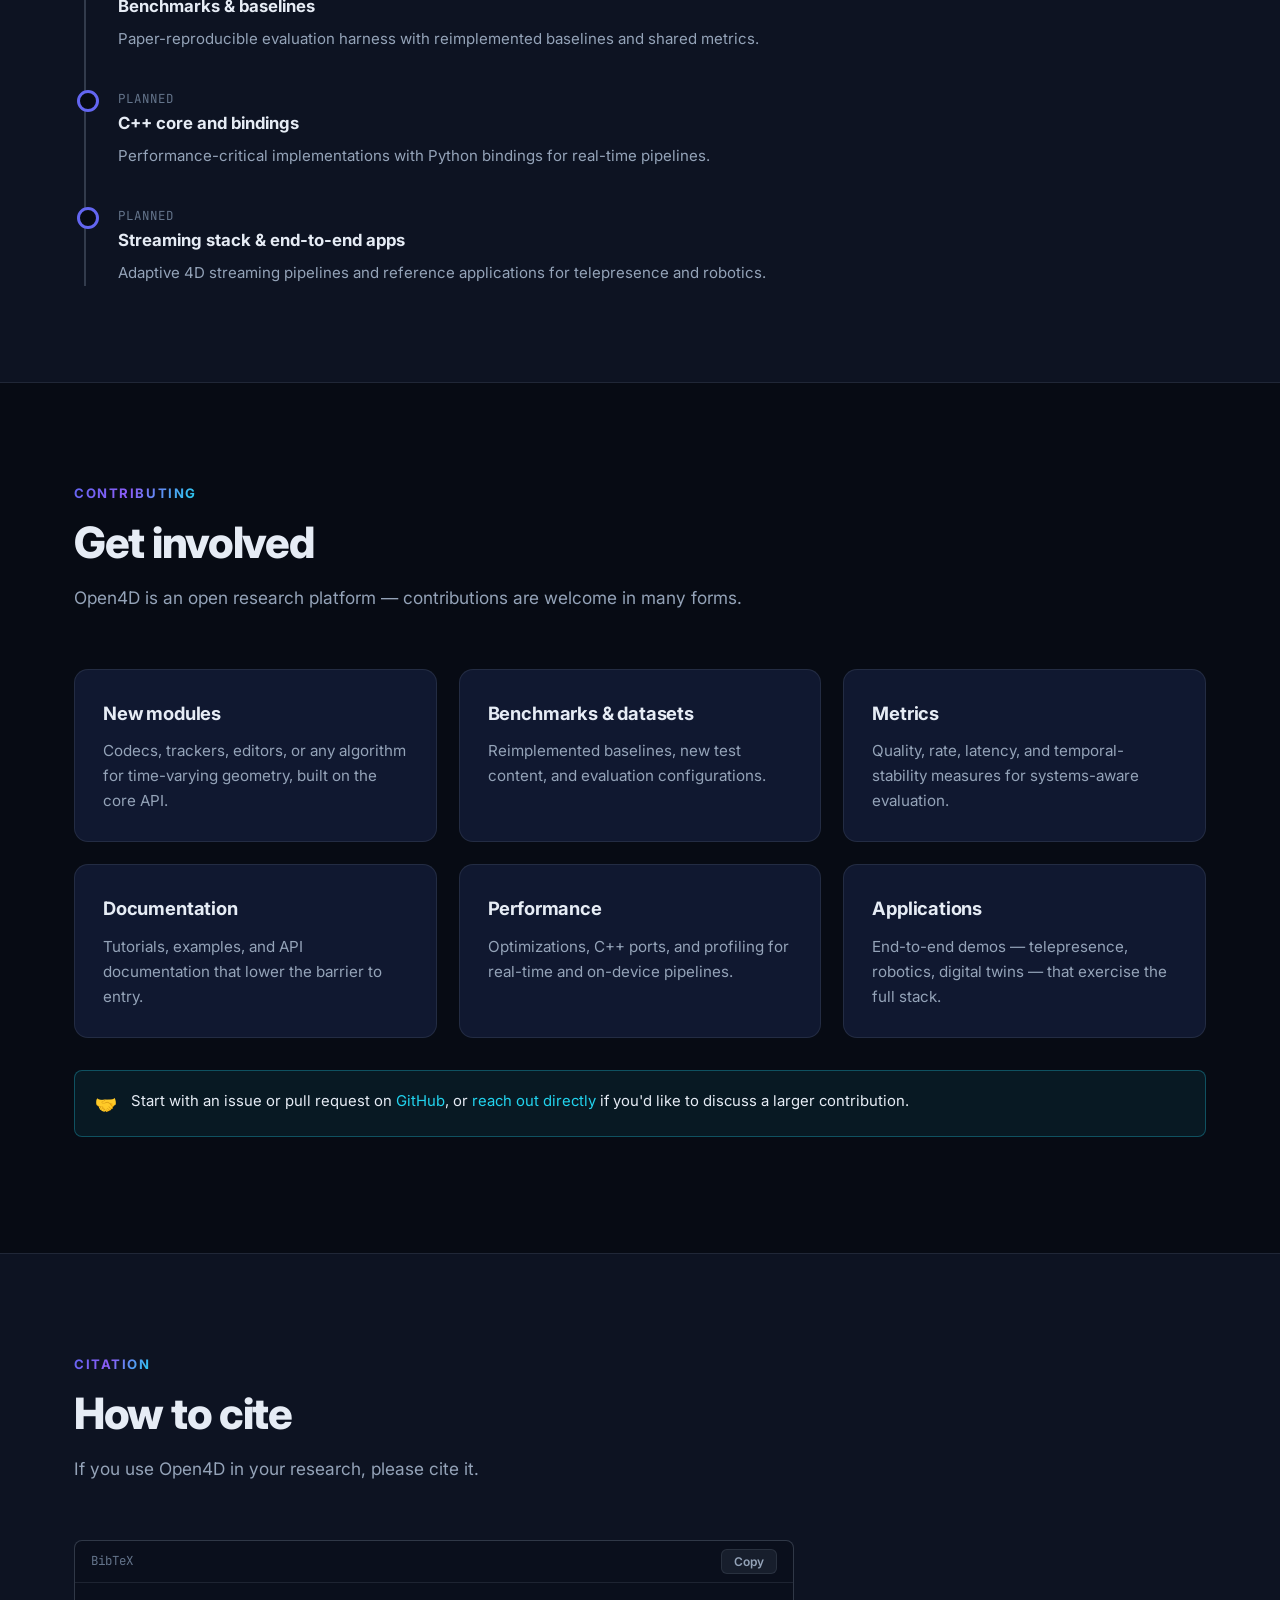
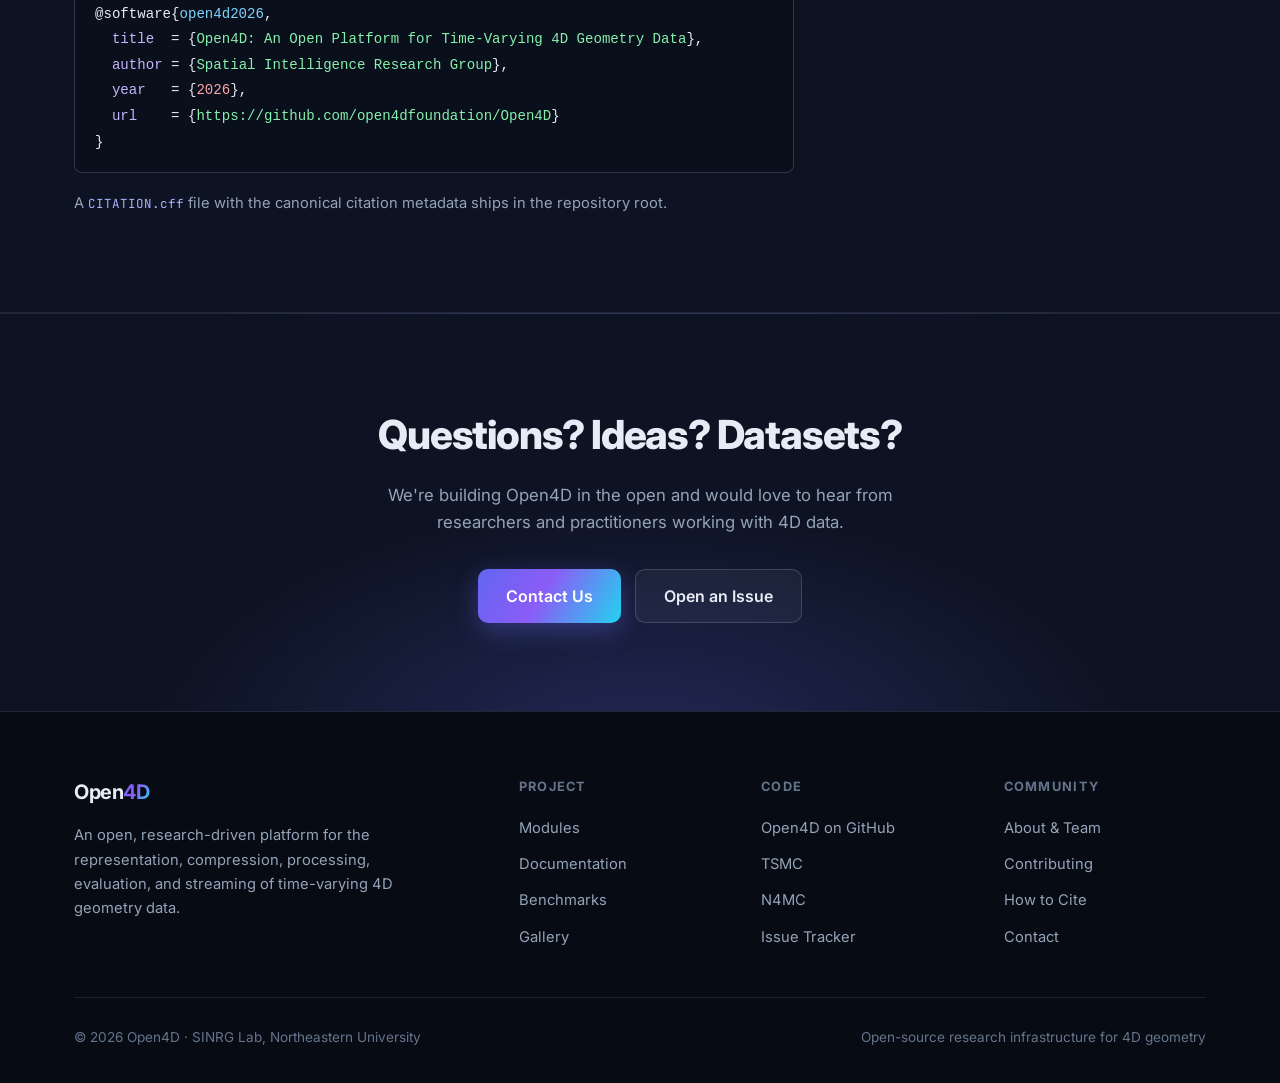
==== commit a42656f3: "Update Open4D repository links" ====
--- a/about.html
+++ b/about.html
@@ -39,7 +39,7 @@
           <li><a href="about.html" class="active">About</a></li>
         </ul>
       </nav>
-      <a class="nav-cta" href="https://github.com/SINRG-Lab/Open4D" target="_blank" rel="noopener">
+      <a class="nav-cta" href="https://github.com/open4dfoundation/Open4D" target="_blank" rel="noopener">
         <svg viewBox="0 0 16 16" aria-hidden="true"><path d="M8 0C3.58 0 0 3.58 0 8c0 3.54 2.29 6.53 5.47 7.59.4.07.55-.17.55-.38 0-.19-.01-.82-.01-1.49-2.01.37-2.53-.49-2.69-.94-.09-.23-.48-.94-.82-1.13-.28-.15-.68-.52-.01-.53.63-.01 1.08.58 1.23.82.72 1.21 1.87.87 2.33.66.07-.52.28-.87.51-1.07-1.78-.2-3.64-.89-3.64-3.95 0-.87.31-1.59.82-2.15-.08-.2-.36-1.02.08-2.12 0 0 .67-.21 2.2.82.64-.18 1.32-.27 2-.27s1.36.09 2 .27c1.53-1.04 2.2-.82 2.2-.82.44 1.1.16 1.92.08 2.12.51.56.82 1.27.82 2.15 0 3.07-1.87 3.75-3.65 3.95.29.25.54.73.54 1.48 0 1.07-.01 1.93-.01 2.2 0 .21.15.46.55.38A8.01 8.01 0 0 0 16 8c0-4.42-3.58-8-8-8z"/></svg>
         GitHub
       </a>
@@ -174,7 +174,7 @@
       <div class="callout" style="margin-top: 32px;">
         <span class="callout-icon">🤝</span>
         <p>
-          Start with an issue or pull request on <a href="https://github.com/SINRG-Lab/Open4D" target="_blank" rel="noopener">GitHub</a>,
+          Start with an issue or pull request on <a href="https://github.com/open4dfoundation/Open4D" target="_blank" rel="noopener">GitHub</a>,
           or <a href="mailto:m.dasari@northeastern.edu">reach out directly</a> if you'd like to discuss a larger contribution.
         </p>
       </div>
@@ -195,7 +195,7 @@
   <span class="kw">title</span>  = {<span class="str">Open4D: An Open Platform for Time-Varying 4D Geometry Data</span>},
   <span class="kw">author</span> = {<span class="str">Spatial Intelligence Research Group</span>},
   <span class="kw">year</span>   = {<span class="num">2026</span>},
-  <span class="kw">url</span>    = {<span class="str">https://github.com/SINRG-Lab/Open4D</span>}
+  <span class="kw">url</span>    = {<span class="str">https://github.com/open4dfoundation/Open4D</span>}
 }</code></pre>
         </div>
         <p style="color: var(--text-muted); font-size: 0.92rem;">
@@ -211,7 +211,7 @@
     <p>We're building Open4D in the open and would love to hear from researchers and practitioners working with 4D data.</p>
     <div class="hero-actions" style="margin-bottom: 0;">
       <a href="mailto:m.dasari@northeastern.edu" class="btn btn-primary">Contact Us</a>
-      <a href="https://github.com/SINRG-Lab/Open4D/issues" target="_blank" rel="noopener" class="btn btn-secondary">Open an Issue</a>
+      <a href="https://github.com/open4dfoundation/Open4D/issues" target="_blank" rel="noopener" class="btn btn-secondary">Open an Issue</a>
     </div>
   </section>
 
@@ -234,10 +234,10 @@
         <div>
           <h5>Code</h5>
           <ul>
-            <li><a href="https://github.com/SINRG-Lab/Open4D" target="_blank" rel="noopener">Open4D on GitHub</a></li>
+            <li><a href="https://github.com/open4dfoundation/Open4D" target="_blank" rel="noopener">Open4D on GitHub</a></li>
             <li><a href="https://github.com/SINRG-Lab/TSMC" target="_blank" rel="noopener">TSMC</a></li>
             <li><a href="https://github.com/frozzzen3/N4MC" target="_blank" rel="noopener">N4MC</a></li>
-            <li><a href="https://github.com/SINRG-Lab/Open4D/issues" target="_blank" rel="noopener">Issue Tracker</a></li>
+            <li><a href="https://github.com/open4dfoundation/Open4D/issues" target="_blank" rel="noopener">Issue Tracker</a></li>
           </ul>
         </div>
         <div>
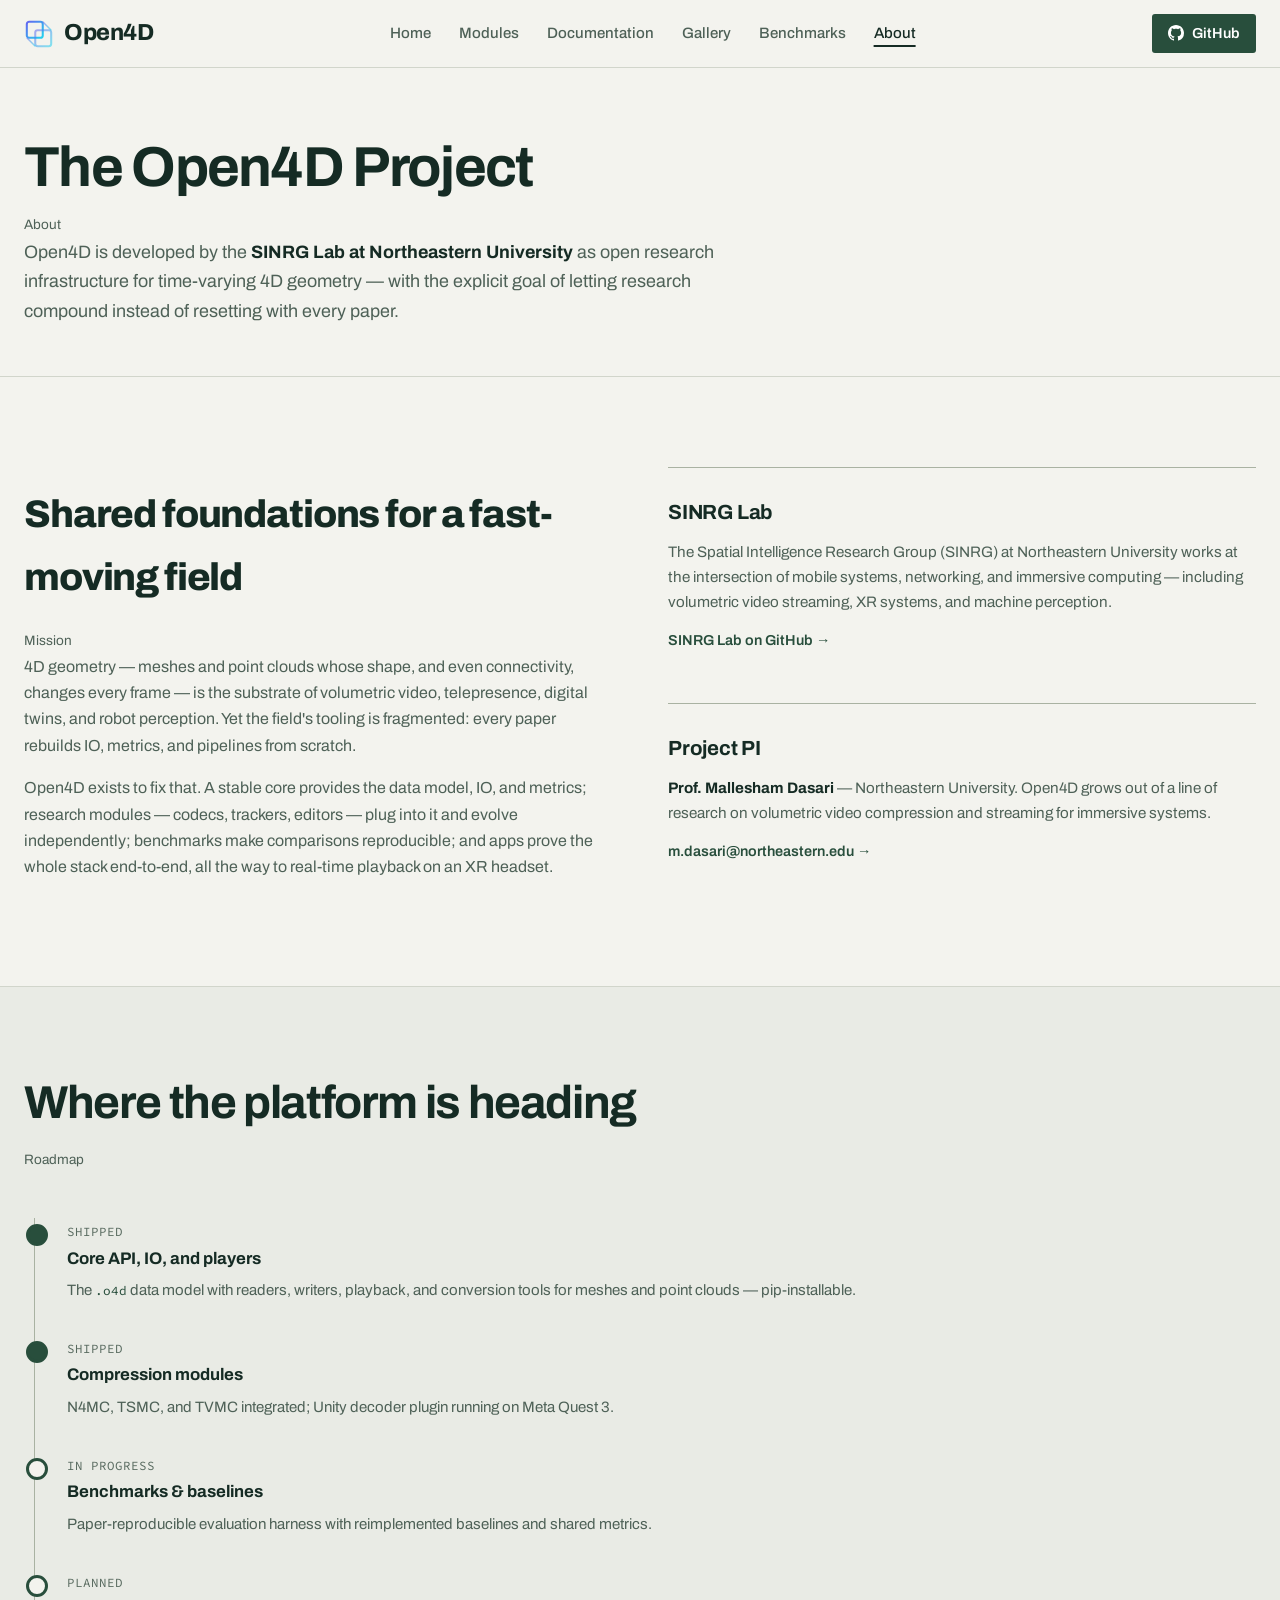
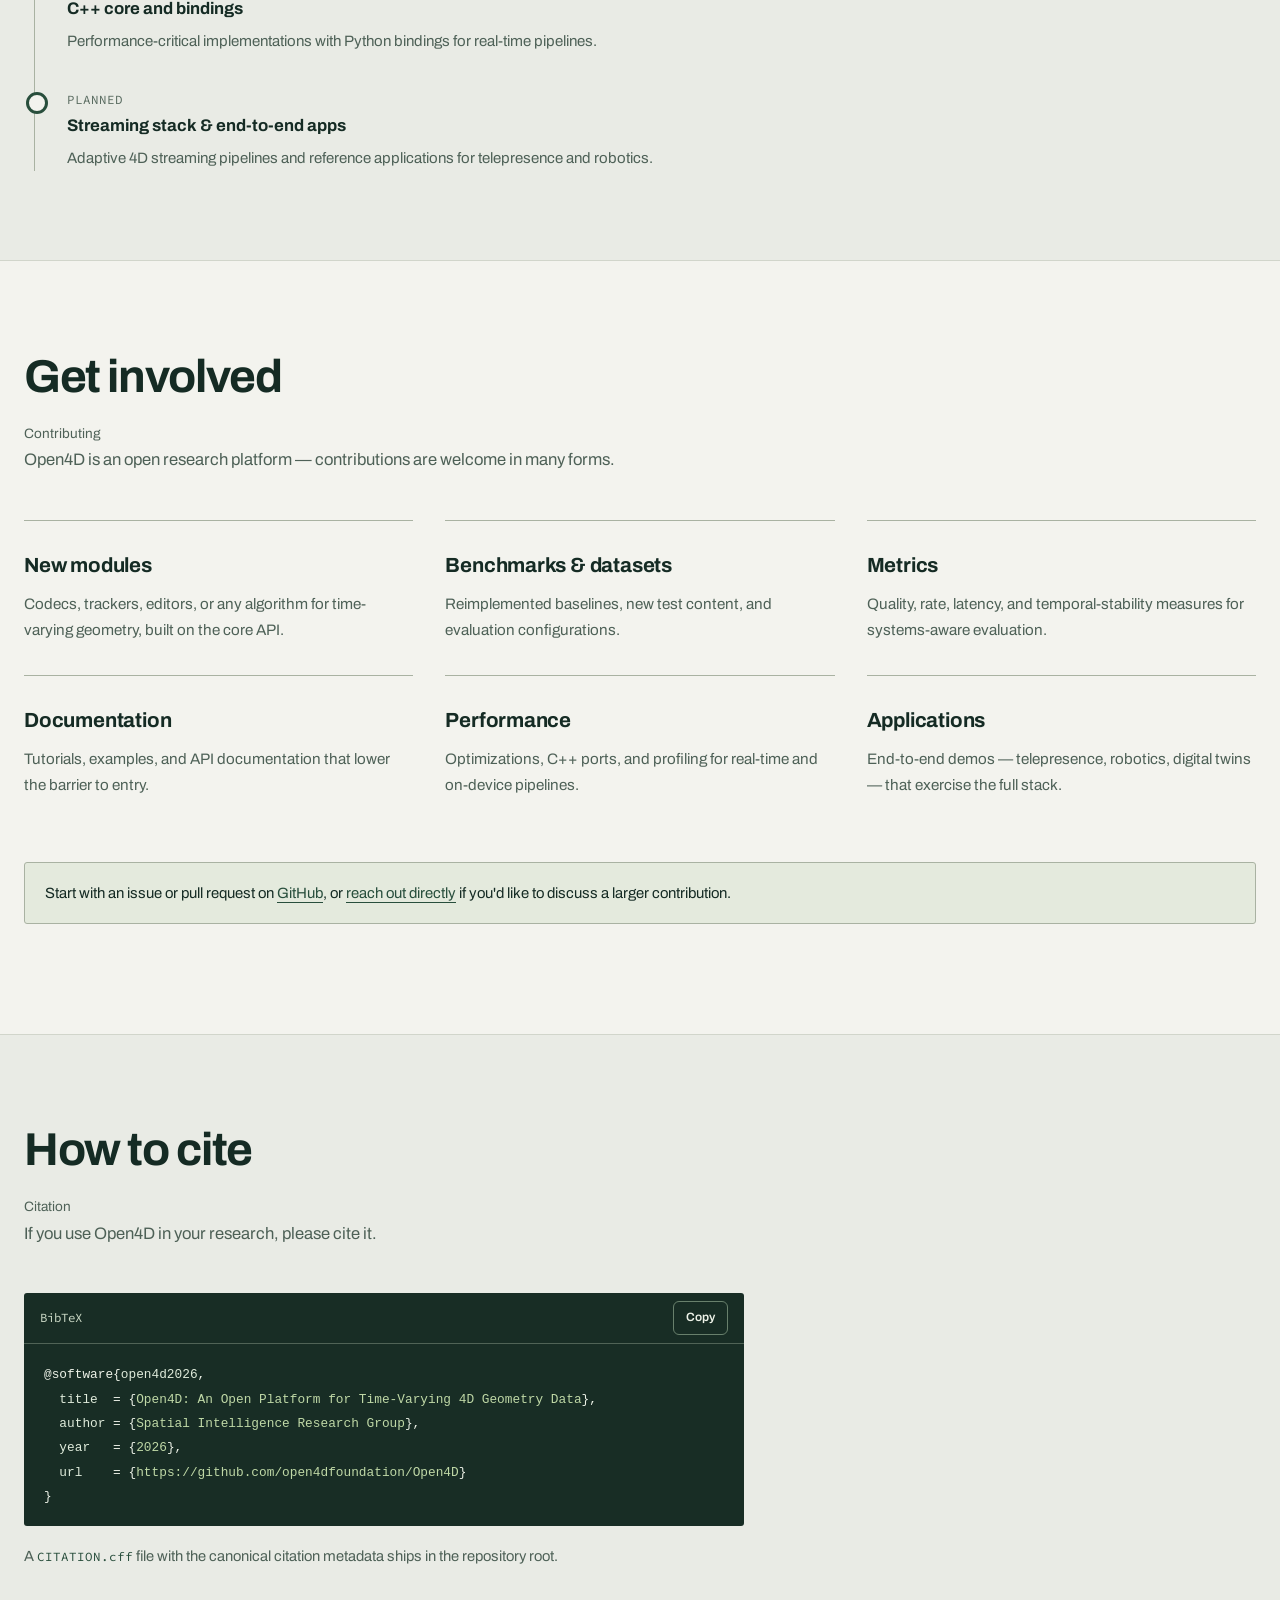
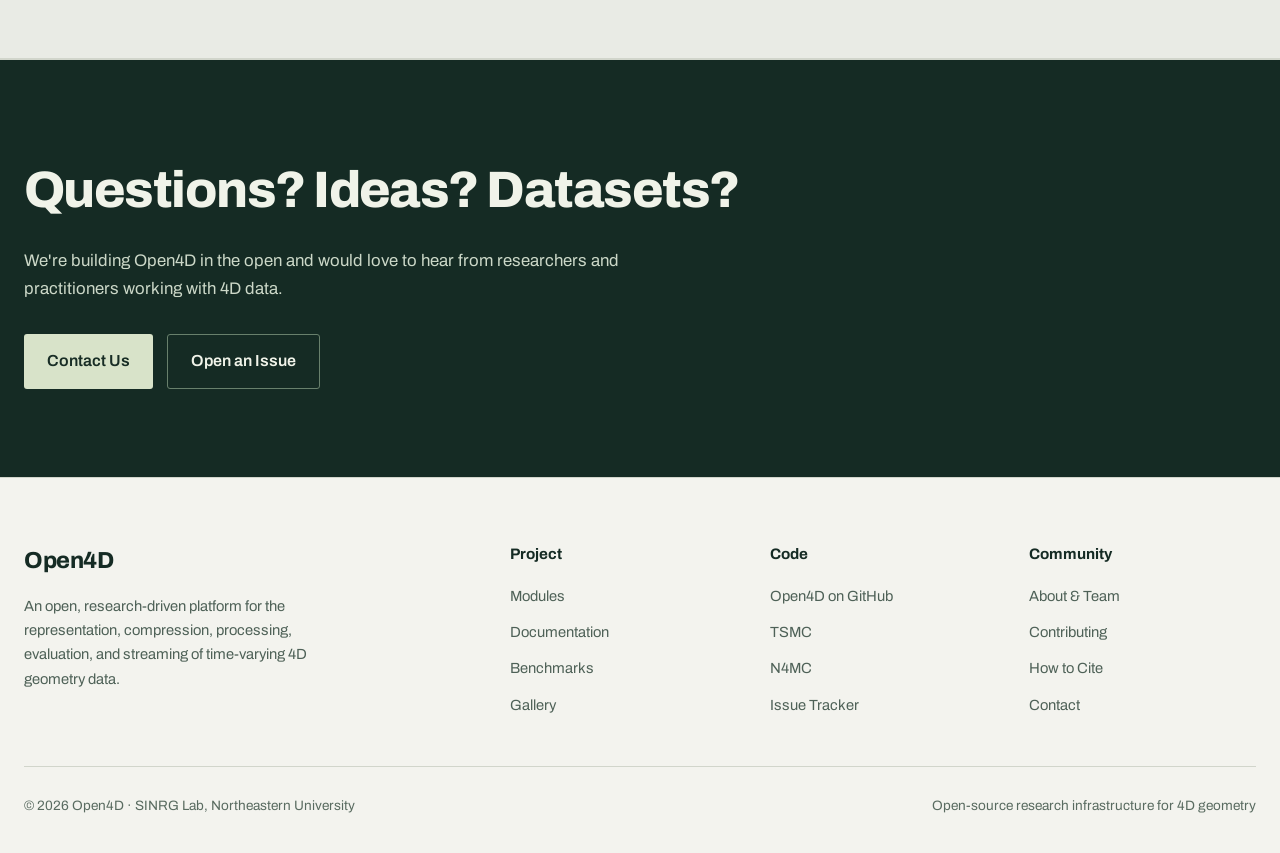
==== commit c08b41c2: "Merge 9fd1b2089d8abfdbc49c6ac8cfd6010a98e10382 into 8606a9ae9966619f34fbdf44d9fd7131ef437552" ====
--- a/about.html
+++ b/about.html
@@ -5,13 +5,13 @@
   <meta name="viewport" content="width=device-width, initial-scale=1.0" />
   <title>About — Open4D</title>
   <meta name="description" content="About the Open4D project: mission, team, roadmap, contributing, and how to cite." />
-  <link rel="preconnect" href="https://fonts.googleapis.com" />
-  <link rel="preconnect" href="https://fonts.gstatic.com" crossorigin />
-  <link href="https://fonts.googleapis.com/css2?family=Inter:wght@400;500;600;700;800&family=JetBrains+Mono:wght@400;500&display=swap" rel="stylesheet" />
   <link rel="stylesheet" href="css/style.css" />
+  <meta name="theme-color" content="#f3f3ee" />
+  <link rel="canonical" href="https://open4dfoundation.github.io/about.html" />
   <link rel="icon" type="image/svg+xml" href="assets/favicon.svg" />
 </head>
 <body>
+  <a class="skip-link" href="#main-content">Skip to content</a>
 
   <header class="nav">
     <div class="nav-inner">
@@ -29,29 +29,31 @@
         </svg>
         <span>Open<span class="logo-4d">4D</span></span>
       </a>
-      <nav>
+      <nav aria-label="Primary navigation">
         <ul class="nav-links" id="nav-links">
           <li><a href="index.html">Home</a></li>
           <li><a href="modules.html">Modules</a></li>
           <li><a href="documentation.html">Documentation</a></li>
           <li><a href="gallery.html">Gallery</a></li>
           <li><a href="benchmarks.html">Benchmarks</a></li>
-          <li><a href="about.html" class="active">About</a></li>
+          <li><a href="about.html" class="active" aria-current="page">About</a></li>
         </ul>
       </nav>
       <a class="nav-cta" href="https://github.com/open4dfoundation/Open4D" target="_blank" rel="noopener">
         <svg viewBox="0 0 16 16" aria-hidden="true"><path d="M8 0C3.58 0 0 3.58 0 8c0 3.54 2.29 6.53 5.47 7.59.4.07.55-.17.55-.38 0-.19-.01-.82-.01-1.49-2.01.37-2.53-.49-2.69-.94-.09-.23-.48-.94-.82-1.13-.28-.15-.68-.52-.01-.53.63-.01 1.08.58 1.23.82.72 1.21 1.87.87 2.33.66.07-.52.28-.87.51-1.07-1.78-.2-3.64-.89-3.64-3.95 0-.87.31-1.59.82-2.15-.08-.2-.36-1.02.08-2.12 0 0 .67-.21 2.2.82.64-.18 1.32-.27 2-.27s1.36.09 2 .27c1.53-1.04 2.2-.82 2.2-.82.44 1.1.16 1.92.08 2.12.51.56.82 1.27.82 2.15 0 3.07-1.87 3.75-3.65 3.95.29.25.54.73.54 1.48 0 1.07-.01 1.93-.01 2.2 0 .21.15.46.55.38A8.01 8.01 0 0 0 16 8c0-4.42-3.58-8-8-8z"/></svg>
         GitHub
       </a>
-      <button class="nav-toggle" id="nav-toggle" aria-label="Toggle menu" aria-expanded="false">☰</button>
+      <button class="nav-toggle" id="nav-toggle" aria-label="Open navigation" aria-expanded="false" aria-controls="nav-links"><svg viewBox="0 0 24 24" aria-hidden="true"><path d="M4 6h16M4 12h16M4 18h16"/></svg></button>
     </div>
   </header>
+
+  <main id="main-content">
 
   <section class="page-hero">
     <div class="hero-bg"></div>
     <div class="container">
-      <span class="section-eyebrow">About</span>
       <h1>The Open4D Project</h1>
+        <span class="section-context">About</span>
       <p>
         Open4D is developed by the <strong style="color: var(--text);">SINRG Lab at Northeastern University</strong>
         as open research infrastructure for time-varying 4D geometry — with the explicit goal of letting
@@ -63,10 +65,10 @@
   <section class="section">
     <div class="container split">
       <div class="reveal">
-        <span class="section-eyebrow">Mission</span>
         <h2 style="font-size: clamp(1.8rem, 4vw, 2.4rem); font-weight: 800; letter-spacing: -0.03em; margin-bottom: 18px;">
           Shared foundations for a fast-moving field
         </h2>
+        <span class="section-context">Mission</span>
         <p style="color: var(--text-muted); margin-bottom: 16px;">
           4D geometry — meshes and point clouds whose shape, and even connectivity, changes every frame —
           is the substrate of volumetric video, telepresence, digital twins, and robot perception. Yet
@@ -105,14 +107,14 @@
   <section class="section section-alt" id="roadmap">
     <div class="container">
       <div class="section-head left">
-        <span class="section-eyebrow">Roadmap</span>
         <h2>Where the platform is heading</h2>
+        <span class="section-context">Roadmap</span>
       </div>
       <div class="timeline reveal">
         <div class="timeline-item done">
           <span class="when">Shipped</span>
           <h4>Core API, IO, and players</h4>
-          <p>The <code style="font-family: var(--mono); font-size: 0.85em; color: #a5b4fc;">.o4d</code> data model with readers, writers, playback, and conversion tools for meshes and point clouds — pip-installable.</p>
+          <p>The <code style="font-family: var(--mono); font-size: 0.85em; color: var(--accent);">.o4d</code> data model with readers, writers, playback, and conversion tools for meshes and point clouds — pip-installable.</p>
         </div>
         <div class="timeline-item done">
           <span class="when">Shipped</span>
@@ -141,8 +143,8 @@
   <section class="section" id="contributing">
     <div class="container">
       <div class="section-head left">
-        <span class="section-eyebrow">Contributing</span>
         <h2>Get involved</h2>
+        <span class="section-context">Contributing</span>
         <p>Open4D is an open research platform — contributions are welcome in many forms.</p>
       </div>
       <div class="grid grid-3">
@@ -184,8 +186,8 @@
   <section class="section section-alt" id="citation">
     <div class="container">
       <div class="section-head left">
-        <span class="section-eyebrow">Citation</span>
         <h2>How to cite</h2>
+        <span class="section-context">Citation</span>
         <p>If you use Open4D in your research, please cite it.</p>
       </div>
       <div style="max-width: 720px;" class="reveal">
@@ -199,7 +201,7 @@
 }</code></pre>
         </div>
         <p style="color: var(--text-muted); font-size: 0.92rem;">
-          A <code style="font-family: var(--mono); font-size: 0.85em; color: #a5b4fc;">CITATION.cff</code> file
+          A <code style="font-family: var(--mono); font-size: 0.85em; color: var(--accent);">CITATION.cff</code> file
           with the canonical citation metadata ships in the repository root.
         </p>
       </div>
@@ -214,6 +216,8 @@
       <a href="https://github.com/open4dfoundation/Open4D/issues" target="_blank" rel="noopener" class="btn btn-secondary">Open an Issue</a>
     </div>
   </section>
+
+  </main>
 
   <footer class="footer">
     <div class="container">
--- a/css/style.css
+++ b/css/style.css
@@ -2,26 +2,29 @@
    Open4D Website — Shared Stylesheet
    ========================================================================== */
 
+@font-face { font-family: "Archivo"; src: url("../assets/fonts/archivo-latin-wght-normal.woff2") format("woff2"); font-style: normal; font-weight: 100 900; font-display: swap; }
+@font-face { font-family: "Source Code Pro"; src: url("../assets/fonts/source-code-pro-latin-wght-normal.woff2") format("woff2"); font-style: normal; font-weight: 200 900; font-display: swap; }
+
 :root {
-  --bg: #070b14;
-  --bg-elevated: #0d1322;
-  --bg-card: #101830;
-  --bg-card-hover: #16203d;
-  --border: rgba(148, 163, 184, 0.14);
-  --border-strong: rgba(148, 163, 184, 0.28);
-  --text: #e6ecf5;
-  --text-muted: #94a3b8;
-  --text-faint: #64748b;
-  --accent: #6366f1;
-  --accent-2: #22d3ee;
-  --accent-3: #a78bfa;
-  --gradient: linear-gradient(120deg, #6366f1 0%, #8b5cf6 45%, #22d3ee 100%);
-  --gradient-soft: linear-gradient(120deg, rgba(99, 102, 241, 0.16), rgba(34, 211, 238, 0.10));
-  --radius: 14px;
-  --radius-sm: 8px;
-  --shadow: 0 10px 40px rgba(0, 0, 0, 0.45);
-  --font: "Inter", -apple-system, BlinkMacSystemFont, "Segoe UI", sans-serif;
-  --mono: "JetBrains Mono", ui-monospace, "SF Mono", Menlo, monospace;
+  --bg: #f3f3ee;
+  --bg-elevated: #e9ebe5;
+  --bg-card: #fafbf7;
+  --bg-card-hover: #ffffff;
+  --border: #d1d5cb;
+  --border-strong: #a9b2a2;
+  --text: #152b24;
+  --text-muted: #4e6157;
+  --text-faint: #596b60;
+  --accent: #284e3c;
+  --accent-2: #284e3c;
+  --accent-3: #284e3c;
+  --gradient: #284e3c;
+  --gradient-soft: #e4eadd;
+  --radius: 0;
+  --radius-sm: 3px;
+  --shadow: none;
+  --font: "Archivo", Arial, sans-serif;
+  --mono: "Source Code Pro", ui-monospace, Menlo, monospace;
   --nav-height: 68px;
 }
 
@@ -721,3 +724,194 @@
   .section { padding: 64px 0; }
   .hero { padding-bottom: 64px; }
 }
+
+/* Shared reading and interaction system. Original routes and content remain. */
+body { min-width: 0; }
+button, select { font: inherit; }
+button { color: inherit; }
+::selection { color: var(--text); background: #cbd9bd; }
+:focus-visible { outline: 3px solid #98611b; outline-offset: 4px; }
+a { text-underline-offset: 4px; }
+p a, figcaption a, .site-notice a { text-decoration: underline; }
+.split > *, .grid > *, .gallery-grid > *, .footer-grid > * { min-width: 0; }
+pre, code, td, select { font-variant-numeric: tabular-nums; }
+::-webkit-scrollbar { width: 12px; height: 12px; }
+::-webkit-scrollbar-track { background: var(--bg); }
+::-webkit-scrollbar-thumb { background: var(--border-strong); border: 3px solid var(--bg); }
+.container, .nav-inner { max-width: 1360px; }
+.skip-link { position: fixed; left: 18px; top: 12px; z-index: 120; padding: 12px 18px; color: white; background: var(--text); transform: translateY(-200%); }
+.skip-link:focus { transform: none; }
+.nav { background: var(--bg); backdrop-filter: none; -webkit-backdrop-filter: none; }
+.nav-logo { font-weight: 750; font-size: 1.45rem; }
+.nav-logo .logo-4d, .hero h1 .gradient-text, .stat .stat-num, .section-eyebrow { background: none; color: var(--text); -webkit-text-fill-color: currentColor; }
+.nav-links a { padding: 9px 11px; border-radius: 0; }
+.nav-links a.active { background: transparent; text-decoration: underline; text-decoration-thickness: 2px; text-underline-offset: 7px; }
+.nav-links a:hover { background: var(--gradient-soft); }
+.nav-cta { border-radius: 3px; background: var(--accent); }
+.nav-toggle { border-radius: 3px; }
+.nav-toggle svg { width: 20px; height: 20px; margin: auto; fill: none; stroke: currentColor; stroke-width: 1.8; }
+.hero { text-align: left; padding-top: calc(var(--nav-height) + 72px); }
+.hero-bg, .hero-grid { display: none; }
+.hero-layout { display: grid; grid-template-columns: minmax(0, 1.1fr) minmax(0, .9fr); align-items: center; gap: clamp(40px, 6vw, 100px); }
+.hero h1 { font-size: clamp(3.2rem, 5.7vw, 5.4rem); line-height: 1.02; max-width: 14ch; font-weight: 720; letter-spacing: -.04em; text-wrap: balance; }
+.hero h1 br { display: none; }
+.hero h1 .gradient-text { display: block; }
+.hero-sub { max-width: 63ch; margin: 26px 0 30px; font-size: 1.1rem; line-height: 1.65; }
+.hero-actions { justify-content: flex-start; margin-bottom: 24px; }
+.btn { border-radius: 3px; min-height: 48px; padding-inline: 23px; }
+.btn-primary { box-shadow: none; background: var(--accent); }
+.btn-secondary { background: transparent; }
+.btn-secondary:hover { background: var(--gradient-soft); }
+.release-note { max-width: 63ch; margin: 24px 0 0; padding-top: 18px; border-top: 1px solid var(--border); color: var(--text-muted); font-size: .84rem; }
+.viewer-proof { min-width: 0; border: 1px solid var(--border-strong); background: #fff; }
+.viewer-proof video { width: 100%; height: auto; display: block; aspect-ratio: 640/520; object-fit: contain; background: #fff; }
+.viewer-proof figcaption { padding: 16px 20px; font-size: .84rem; color: var(--text-muted); border-top: 1px solid var(--border); }
+.proof-ledger { display: grid; grid-template-columns: repeat(3, 1fr); border-top: 1px solid var(--border); }
+.proof-ledger div { padding: 12px 16px; display: grid; gap: 3px; border-right: 1px solid var(--border); }
+.proof-ledger div:last-child { border: 0; }
+.proof-ledger dt { font-size: .72rem; color: var(--text-muted); }
+.proof-ledger dd { font: .82rem var(--mono); }
+.hero-terminal { max-width: none; margin-top: 48px; background: var(--text); color: #edf2e8; border: 0; border-radius: 3px; box-shadow: none; }
+.hero-terminal .term-bar { border-color: #52665b; }
+.term-bar .term-dot { display: none; }
+.term-bar .term-title { margin: 0; color: #d3dfd1; }
+.hero-terminal pre { font-size: .8rem; line-height: 1.8; }
+.hero-terminal .comment, .hero-terminal .prompt { color: #bdcfb2; }
+.stats-strip { max-width: 1312px; margin: 0 auto; background: transparent; gap: 0; border-color: var(--border-strong); }
+.stat { text-align: left; background: transparent; padding: 22px 24px; border-right: 1px solid var(--border); }
+.stat:last-child { border-right: 0; }
+.stat .stat-num { font-size: 1.4rem; font-weight: 700; }
+.stat .stat-label { font-size: .82rem; }
+.section { padding-block: clamp(64px, 7vw, 110px); }
+.section-head { max-width: none; text-align: left; margin-bottom: 46px; }
+.section-head h2 { max-width: 23ch; font-size: clamp(2.15rem, 3.6vw, 3.5rem); font-weight: 700; }
+.section-head p { max-width: 68ch; font-size: 1.04rem; }
+.section-eyebrow, .section-context { font-size: .85rem; letter-spacing: 0; text-transform: none; color: var(--text-muted); margin-top: 10px; margin-bottom: 12px; }
+.grid { gap: 0 32px; }
+.card { border: 0; border-top: 1px solid var(--border-strong); background: transparent; padding: 28px 0 32px; }
+.card:hover { transform: none; background: transparent; }
+.card-icon { width: 30px; height: 30px; border: 0; background: none; margin-bottom: 20px; }
+.card h3 { font-size: 1.28rem; }
+.card p { max-width: 65ch; }
+.card-tag { border-radius: 2px; padding: 4px 8px; background: var(--gradient-soft); color: var(--accent); text-transform: none; letter-spacing: 0; }
+.news-list { gap: 0; border-top: 1px solid var(--border-strong); }
+.news-item { padding: 22px 0; border: 0; border-bottom: 1px solid var(--border); background: none; border-radius: 0; }
+.news-item h4 { font-weight: 650; font-size: 1.05rem; }
+.news-item h3 { font-weight: 650; font-size: 1.05rem; }
+.figure-block { background: var(--bg-card); }
+.figure-block .figure-media.dark { background: #101a2b; }
+.figure-block img { width: 100%; height: auto; }
+.figure-block figcaption { font-size: .86rem; }
+.code-block { min-width: 0; color: #edf2e8; background: #182d25; border: 0; }
+.code-block .code-head { color: #cbd9c6; border-color: #506356; }
+.code-block pre { font-size: .8rem; }
+.code-block .copy-btn { color: #edf2e8; border-color: #68806c; background: transparent; min-height: 34px; }
+.code-block .copy-btn:hover { color: #fff; background: #304d3c; }
+.code-block code .cm { color: #becfb6; }
+.code-block code .kw, .code-block code .fn { color: #dfebdb; }
+.code-block code .str, .code-block code .num { color: #bfd8a6; }
+.copy-status { min-height: 1.2em; }
+.sr-only { position: absolute; width: 1px; height: 1px; overflow: hidden; clip-path: inset(50%); white-space: nowrap; }
+.module-row { background: transparent; padding: 32px 0; border: 0; border-bottom: 1px solid var(--border-strong); margin-bottom: 16px; }
+.module-row h3 { font-size: 1.65rem; }
+.module-row p { max-width: 80ch; }
+.module-meta { font-family: var(--font); }
+.docs-layout { grid-template-columns: 230px minmax(0, 1fr); }
+.docs-content > p, .docs-content > ul { max-width: 78ch; }
+.docs-content code:not(pre code), td code { color: var(--text); background: #e4eadd; }
+.docs-content h2 { font-size: 2rem; line-height: 1.2; }
+.docs-sidebar a { border-left-width: 1px; padding-block: 8px; }
+.docs-sidebar h5 { text-transform: none; letter-spacing: 0; font-size: .86rem; }
+.callout, .callout.warn { background: var(--gradient-soft); border: 1px solid var(--border-strong); }
+.callout .callout-icon { display: none; }
+.table-wrap { min-width: 0; }
+caption { text-align: left; padding: 14px 18px; color: var(--text-muted); }
+th { white-space: normal; }
+td { font-size: .88rem; }
+.timeline-item.done::before { box-shadow: none; }
+.timeline { border-left-width: 1px; }
+.cta-band { background: var(--text); color: #f0f3e9; text-align: left; padding-inline: max(24px, calc((100vw - 1312px)/2)); }
+.cta-band h2 { max-width: 25ch; font-size: clamp(2.3rem, 4vw, 3.5rem); }
+.cta-band p { max-width: 64ch; margin-left: 0; color: #ccd8c8; }
+.cta-band .btn-primary { background: #d8e3c9; color: #182d25; }
+.cta-band .btn-secondary { color: #f0f3e9; border-color: #68806c; }
+.page-hero { padding-top: calc(var(--nav-height) + 70px); padding-bottom: 50px; }
+.page-hero h1 { max-width: 24ch; font-size: clamp(2.7rem, 4.4vw, 4.5rem); line-height: 1.05; font-weight: 700; }
+.reveal { opacity: 1; transform: none; transition: none; }
+.footer-grid { gap: 32px; }
+.footer h5 { text-transform: none; letter-spacing: 0; font-size: .95rem; color: var(--text); }
+.workflow-row { display: grid; grid-template-columns: minmax(0, .8fr) minmax(0, 1.2fr); gap: 60px; padding-block: 46px; border-top: 1px solid var(--border-strong); }
+.workflow-row h3 { font-size: 1.75rem; line-height: 1.15; margin-bottom: 18px; }
+.workflow-row p { color: var(--text-muted); margin-bottom: 18px; max-width: 66ch; }
+.workflow-row .code-block { margin-top: 0; }
+.source-link { display: inline-flex; min-height: 36px; align-items: center; gap: 10px; font-weight: 650; text-decoration: underline; }
+.benchmark-controls { display: flex; gap: 26px; flex-wrap: wrap; margin-block: 26px; }
+.benchmark-controls label { display: grid; gap: 8px; font-size: .9rem; font-weight: 600; }
+.benchmark-controls select { min-height: 44px; padding: 8px 36px 8px 12px; background: var(--bg-card); color: var(--text); border: 1px solid var(--border-strong); border-radius: 2px; }
+.rd-chart { width: 100%; height: auto; display: block; color: var(--text); }
+.rd-chart text { font: 14px var(--mono); fill: currentColor; }
+.rd-chart .axis { stroke: var(--border-strong); }
+.rd-chart .curve { stroke: var(--accent); fill: none; stroke-width: 2; }
+.rd-chart .point { fill: var(--accent); }
+.rd-figure { padding: 20px; border: 1px solid var(--border-strong); background: var(--bg-card); overflow-x: auto; }
+.rd-chart { min-width: 700px; }
+.rd-figure figcaption { color: var(--text-muted); font-size: .88rem; }
+.measurement-note { max-width: 85ch; color: var(--text-muted); font-size: .9rem; margin-block: 18px; }
+.measurement-error { color: var(--text); padding: 20px; background: var(--gradient-soft); }
+.measurement-error[hidden] { display: none; }
+.rd-figure[hidden] { display: none; }
+.measurement-method { margin-block: 24px; }
+.measurement-method summary { cursor: pointer; font-weight: 650; min-height: 44px; }
+.measurement-method p { max-width: 85ch; margin-block: 18px; color: var(--text-muted); }
+.measurement-table td:not(:first-child) { font-family: var(--mono); white-space: nowrap; }
+.site-notice { margin-block: 20px; padding: 16px 0; border-block: 1px solid var(--border-strong); font-size: .9rem; color: var(--text-muted); }
+
+@media (max-width: 1080px) {
+  .nav-links a { padding-inline: 8px; font-size: .86rem; }
+  .nav-inner { gap: 16px; }
+  .hero h1 { font-size: 3.7rem; }
+  .hero-layout { gap: 38px; }
+}
+@media (max-width: 960px) {
+  .docs-layout { grid-template-columns: minmax(0, 1fr); }
+  .docs-sidebar { display: block; position: static; max-height: none; border-bottom: 1px solid var(--border-strong); padding-bottom: 20px; }
+  .docs-sidebar ul { display: flex; flex-wrap: wrap; gap: 6px 12px; }
+  .docs-sidebar h5 { margin-top: 14px; }
+  .docs-sidebar a { border: 0; padding: 5px 0; text-decoration: underline; }
+  .hero-layout { grid-template-columns: 1fr 1fr; gap: 28px; }
+  .hero h1 { font-size: clamp(2.7rem, 5.7vw, 3.7rem); }
+  .hero-sub { font-size: 1rem; }
+  .workflow-row { gap: 32px; }
+}
+@media (max-width: 820px) {
+  .nav-links { position: fixed; top: var(--nav-height); left: 0; right: 0; display: none; flex-direction: column; align-items: stretch; padding: 16px 24px; background: var(--bg); border-bottom: 1px solid var(--border-strong); backdrop-filter: none; }
+  .nav-links.open { display: flex; }
+  .nav-toggle { display: block; }
+  .nav-links a { font-size: 1rem; padding: 10px; }
+  .nav-cta { margin-left: auto; }
+  .hero-layout { grid-template-columns: minmax(0, 1fr); }
+  .hero { padding-top: calc(var(--nav-height) + 42px); }
+  .hero h1 { max-width: 17ch; font-size: clamp(3rem, 9vw, 4.6rem); }
+  .hero-sub { font-size: 1.08rem; }
+  .viewer-proof { margin-top: 12px; max-width: 640px; }
+  .workflow-row { grid-template-columns: minmax(0, 1fr); }
+  .workflow-row h3 { max-width: 24ch; }
+  .footer-grid { grid-template-columns: 1fr 1fr; }
+}
+@media (max-width: 500px) {
+  .container, .nav-inner { padding-inline: 18px; }
+  .nav-logo { font-size: 1.2rem; gap: 7px; }
+  .nav-inner { gap: 8px; }
+  .nav-cta { padding-inline: 11px; }
+  .hero h1 { font-size: clamp(2.8rem, 12vw, 3.7rem); }
+  .proof-ledger div { padding: 10px; }
+  .proof-ledger dd { font-size: .7rem; }
+  .news-item { flex-direction: column; gap: 7px; }
+  .stat { padding: 18px; }
+  .footer-grid { grid-template-columns: 1fr; }
+  .benchmark-controls { display: grid; grid-template-columns: 1fr; gap: 18px; }
+  .rd-figure { padding: 8px; }
+}
+@media (prefers-reduced-motion: reduce) {
+  *, *::before, *::after { scroll-behavior: auto !important; transition-duration: .01ms !important; animation-duration: .01ms !important; }
+}
